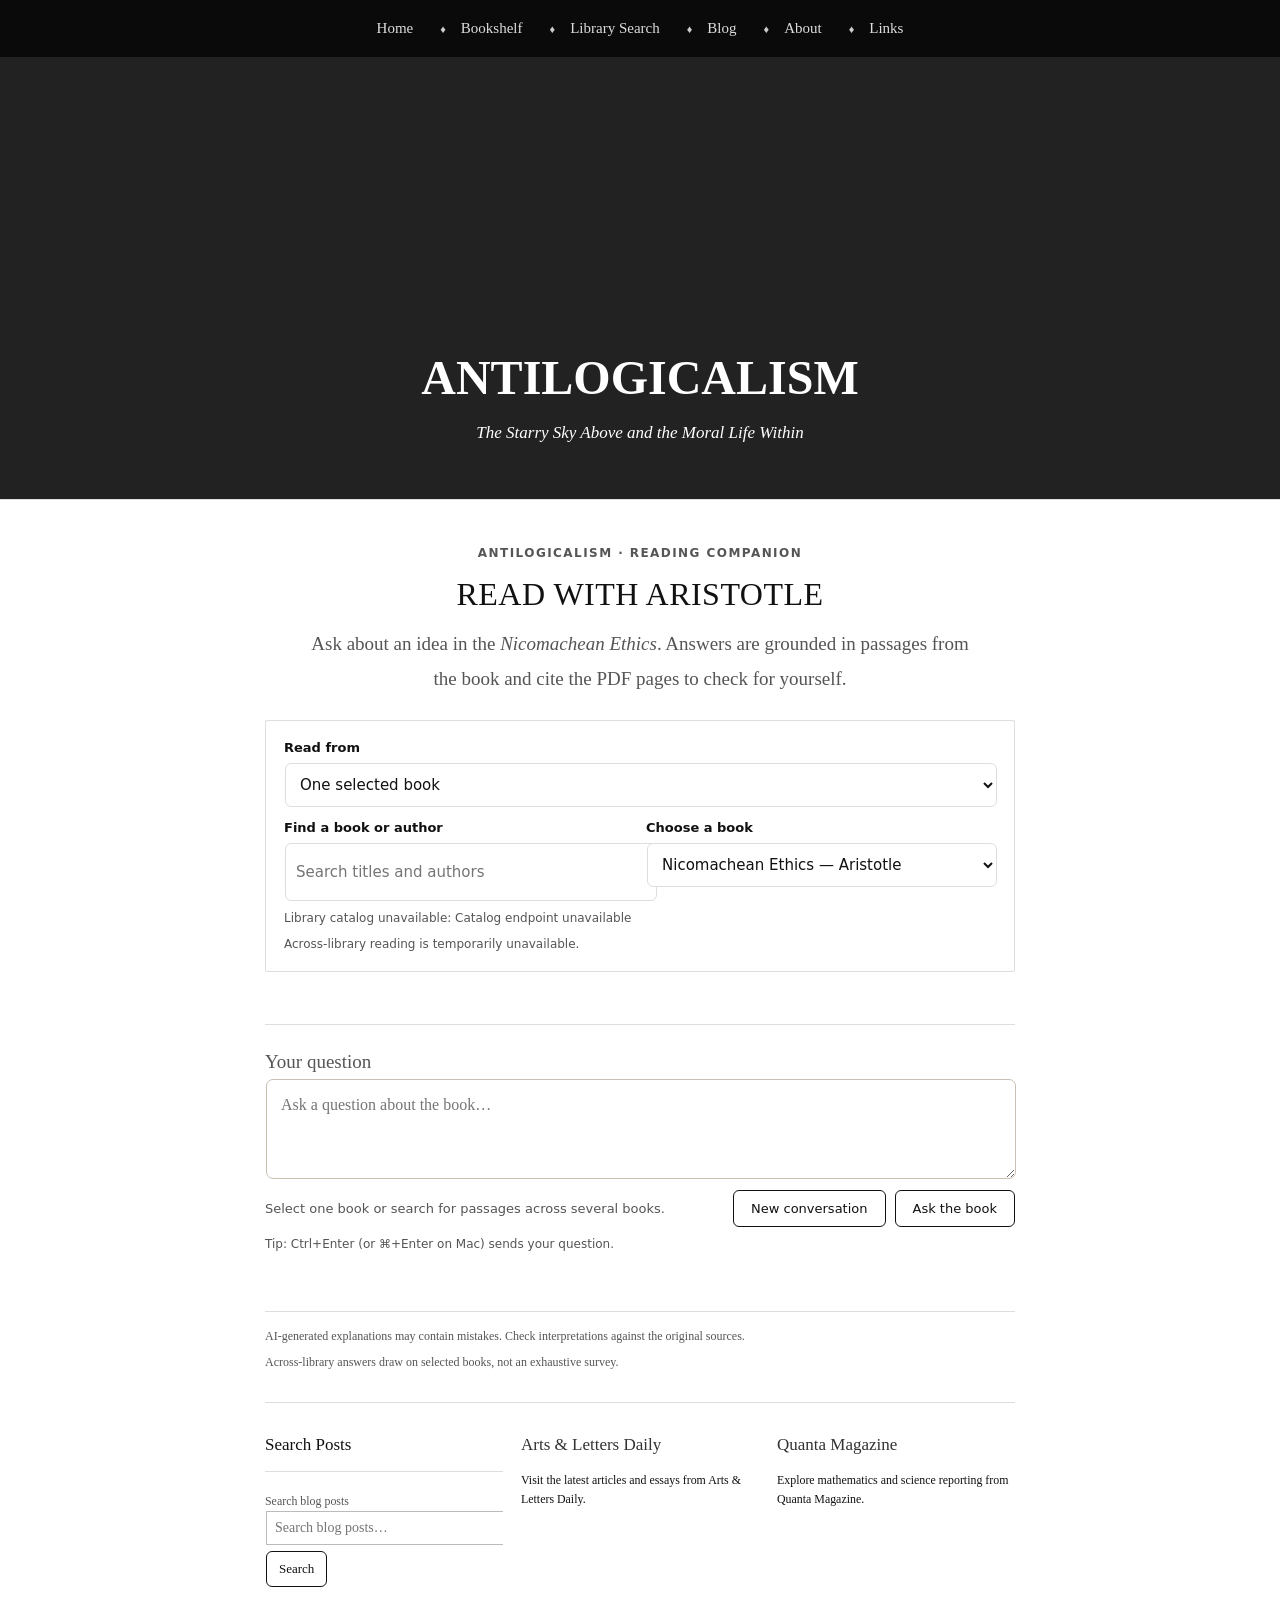
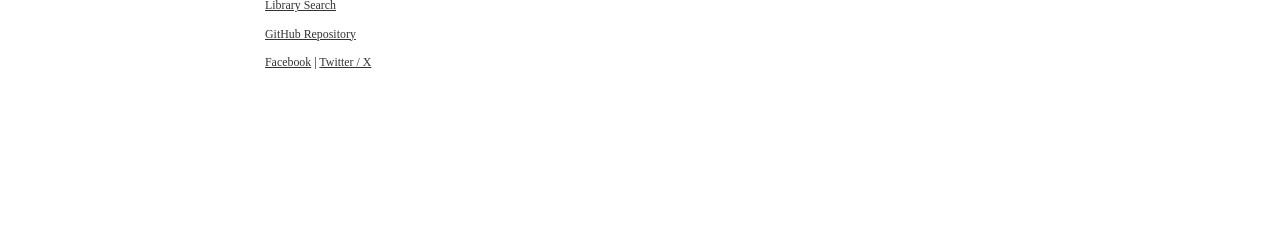
==== index.html @ 4af4eeff "v1.7.0: clean default Reader Mode and separate local Developer Mode route" ====
<!doctype html>
<html lang="en">
<head>
  <meta charset="utf-8">
  <meta name="viewport" content="width=device-width, initial-scale=1">
  <title>Reading Companion | Antilogicalism</title>
  <link rel="stylesheet" href="/book-lite.css">
  <script src="/source_text_format.js"></script>
  <style>
    /*
      The page is intentionally self-contained: keeping these styles in the
      HTML means the local prototype needs no frontend build step or packages.
      The palette and typography make the reading surface feel like a book.
    */
    :root { color-scheme: light; --ink:#28251f; --muted:#736d62; --line:#ded8cc; --paper:#fbf9f4; --accent:#6b4b32; --accent-soft:#eee7dc; }
    * { box-sizing: border-box; }
    body { margin:0; background:var(--paper); color:var(--ink); font:16px/1.6 Georgia, "Times New Roman", serif; }

    /* Center the conversation at a comfortable reading width. */
    main { width:min(900px, calc(100% - 32px)); margin:36px auto 70px; }
    header { border-bottom:1px solid var(--line); padding-bottom:22px; margin-bottom:25px; }
    .eyebrow { color:var(--accent); font:600 12px/1.4 system-ui,sans-serif; letter-spacing:.12em; text-transform:uppercase; }
    h1 { font-size:clamp(30px, 5vw, 46px); line-height:1.1; margin:9px 0 8px; font-weight:500; }
    .intro { color:var(--muted); margin:0; max-width:700px; }
    .controls { display:flex; gap:12px; align-items:center; flex-wrap:wrap; margin:18px 0 22px; font:14px system-ui,sans-serif; }
    label { color:var(--muted); }
    select, button, textarea { font:inherit; }
    select { max-width:100%; padding:8px 10px; border:1px solid var(--line); background:#fff; color:var(--ink); border-radius:6px; }
    /* Separate user prompts from sourced assistant responses. */
    #thread { display:flex; flex-direction:column; gap:17px; margin:20px 0; }
    .turn { padding:16px 19px; border:1px solid var(--line); border-radius:9px; background:#fff; }
    .turn.user { background:var(--accent-soft); border-color:#e2d5c5; margin-left:9%; }
    .speaker { color:var(--muted); font:600 11px system-ui,sans-serif; letter-spacing:.1em; text-transform:uppercase; margin-bottom:6px; }
    .body { white-space:pre-wrap; overflow-wrap:anywhere; }
    .sources { margin:13px 0 0; padding-top:10px; border-top:1px solid var(--line); font:14px/1.55 system-ui,sans-serif; }
    .sources a { color:var(--accent); margin-right:8px; }
    .body a.citation { color:var(--accent); text-decoration:underline; white-space:nowrap; }
    .highlights { margin:14px 0 0; padding:12px; border-left:3px solid var(--line); background:#fbf9f4; }
    .coverage-note { padding:10px 12px; border-left:3px solid #9b7c46; background:#fbf8f0; color:#51412d; font:13px/1.5 system-ui,sans-serif; }
    .highlights strong { font:600 13px system-ui,sans-serif; }
    .highlights blockquote { margin:9px 0; padding:0 0 0 12px; border-left:1px solid var(--line); font-size:14px; }
    .highlights a { color:var(--accent); font:12px system-ui,sans-serif; margin-left:5px; }
    .follow-up-buttons { margin:15px 0 0; }
    .follow-up-buttons strong { color:var(--muted); font:600 12px system-ui,sans-serif; }
    .follow-up-buttons div { display:flex; flex-wrap:wrap; gap:8px; margin-top:7px; }
    .follow-up-buttons button { white-space:normal; text-align:left; background:transparent; border:1px solid var(--line); color:var(--accent); font:13px system-ui,sans-serif; padding:7px 10px; }
    /* Diagnostic output is tucked away so normal reading stays uncluttered. */
    .diagnostics { margin:13px 0 0; border-top:1px solid var(--line); padding-top:10px; font:13px/1.5 system-ui,sans-serif; }
    .diagnostics summary { color:var(--muted); cursor:pointer; }
    .diagnostic-summary { margin:11px 0; padding:11px 13px; border:1px solid var(--line); border-radius:6px; background:#fbf9f4; }
    .diagnostic-summary h3 { margin:0 0 5px; font:600 13px system-ui,sans-serif; }
    .diagnostic-summary ul { margin:0; padding-left:19px; }
    .diagnostics pre { max-height:460px; overflow:auto; padding:12px; border-radius:6px; background:#f5f2ec; white-space:pre-wrap; overflow-wrap:anywhere; font:12px/1.45 ui-monospace,Consolas,monospace; }
    .diagnostics button { padding:6px 10px; font:12px system-ui,sans-serif; }
    .diagnostic-control { flex-basis:100%; color:var(--muted); font:12px/1.5 system-ui,sans-serif; }
    /* Keep the composer visible after the message history. */
    form { border-top:1px solid var(--line); padding-top:20px; }
    textarea { width:100%; min-height:100px; resize:vertical; padding:13px 14px; border:1px solid #c9c0b3; border-radius:7px; background:white; color:var(--ink); font:16px/1.5 Georgia,serif; }
    .submit-row { display:flex; justify-content:space-between; align-items:center; gap:14px; margin-top:11px; font:13px system-ui,sans-serif; color:var(--muted); }
    button { padding:10px 17px; border:0; border-radius:6px; background:var(--accent); color:#fff; cursor:pointer; }
    button:disabled { opacity:.55; cursor:wait; }
    #status { min-height:1.5em; color:var(--muted); font:13px system-ui,sans-serif; margin:12px 0; }
    .suggestions { display:flex; flex-wrap:wrap; gap:8px; margin:14px 0 2px; }
    .suggestion-label { margin:0 0 7px; color:var(--muted); font:12px system-ui,sans-serif; }
    .suggestions button { max-width:100%; white-space:normal; text-align:left; background:transparent; border:1px solid var(--line); color:var(--accent); font:13px system-ui,sans-serif; padding:7px 10px; }
    /* Keep repeated model checks together so one test run yields one report. */
    .discipline-picker { display:flex; flex-wrap:wrap; gap:9px; align-items:center; margin-top:10px; }
    .discipline-picker select { flex:1 1 240px; min-width:0; }
    .discipline-picker button { flex:0 0 auto; }
    .discipline-review { margin-top:8px; color:var(--muted); font:13px/1.5 system-ui,sans-serif; overflow-wrap:anywhere; }
    #book-filter { max-width:100%; min-height:40px; padding:8px 10px; border:1px solid var(--line); border-radius:6px; background:#fff; }
    .batch-runner { margin:15px 0 20px; padding:13px 15px; border:1px solid var(--line); border-radius:7px; background:#f6f2eb; font:13px/1.5 system-ui,sans-serif; }
    .batch-runner p { margin:0 0 8px; }
    .batch-model-options { display:flex; flex-wrap:wrap; gap:8px 18px; margin:8px 0 12px; }
    .batch-model-options label { display:flex; align-items:center; gap:6px; color:var(--ink); }
    .batch-actions { display:flex; flex-wrap:wrap; gap:8px; align-items:center; }
    .batch-actions button { font:13px system-ui,sans-serif; padding:8px 12px; }
    .batch-actions button.secondary { background:#fff; color:var(--accent); border:1px solid var(--line); }
    #batch-status { min-height:1.4em; margin:8px 0 0; color:var(--muted); }
    .batch-results { margin-top:12px; overflow-x:auto; }
    .batch-results table { width:100%; border-collapse:collapse; background:#fff; font:12px/1.45 system-ui,sans-serif; }
    .batch-results caption { text-align:left; padding:6px 0; font-weight:600; }
    .batch-results th, .batch-results td { padding:7px 8px; border:1px solid var(--line); text-align:left; vertical-align:top; }
    .batch-results th { background:#eee7dc; }
    .batch-results td.question-cell { min-width:230px; }
    .batch-results td.answer-cell { min-width:200px; }
    .batch-results td.answer-cell summary { cursor:pointer; color:var(--accent); }
    .batch-results td.answer-cell pre { white-space:pre-wrap; overflow-wrap:anywhere; max-height:400px; overflow:auto; font:12px/1.5 Georgia,serif; }
    footer { margin-top:24px; color:var(--muted); font:12px/1.5 system-ui,sans-serif; }
    /* v1.5 reading surface: clear book selection, comfortable sources, and optional tools. */
    [hidden] { display:none !important; }
    .reader-panel { margin:20px 0 10px; padding:18px; border:1px solid var(--line); border-radius:10px; background:#fff; }
    .reader-panel .field { display:flex; flex-direction:column; gap:6px; min-width:0; }
    .reader-panel label { font:600 13px/1.4 system-ui,sans-serif; color:var(--ink); }
    .reader-panel select, .reader-panel input { width:100%; max-width:100%; min-height:44px; font:15px system-ui,sans-serif; }
    .book-picker { margin-top:12px; display:grid; grid-template-columns:minmax(0, 1fr) minmax(0, 1fr); gap:12px; }
    .reader-note { color:var(--muted); font:12px/1.5 system-ui,sans-serif; margin:8px 0 0; }
    .reader-options { margin:0 0 20px; padding:0 4px; color:var(--muted); font:13px system-ui,sans-serif; }
    .reader-options summary, .example-questions summary { cursor:pointer; padding:8px 0; }
    .reader-options .controls { padding:12px; border:1px solid var(--line); border-radius:8px; background:#fff; margin:8px 0; }
    .reader-options .controls select { min-height:40px; }
    .example-questions { margin:13px 0; font:14px system-ui,sans-serif; border-bottom:1px solid var(--line); }
    .example-questions summary { color:var(--accent); font-weight:600; }
    #thread:empty { min-height:12px; }
    .turn.assistant { border-left:3px solid var(--accent); }
    .body { font-size:16px; line-height:1.75; }
    .body p { margin:0 0 1em; }
    .body p:last-child { margin-bottom:0; }
    .body a.citation { display:inline-block; padding:1px 3px; border-radius:3px; }
    .sources { overflow-wrap:anywhere; }
    .sources a { line-height:1.8; }
    .sources details { margin:8px 0 14px; }
    .sources details summary { cursor:pointer; padding:4px 0; }
    .sources details p { padding:9px 12px; background:var(--paper); border-radius:6px; font:14px/1.7 Georgia,serif; }
    .source-help { margin:6px 0 13px; color:var(--muted); font:12px/1.5 system-ui,sans-serif; }
    .composer-actions { display:flex; gap:8px; flex-wrap:wrap; justify-content:flex-end; }
    .secondary-action { background:#fff; color:var(--accent); border:1px solid var(--line); }
    .keyboard-hint { margin:8px 0 0; color:var(--muted); font:12px/1.5 system-ui,sans-serif; }
    #status.busy::before { content:""; display:inline-block; width:9px; height:9px; border-radius:50%; background:var(--accent); margin-right:8px; animation:thinking 1.1s ease-in-out infinite alternate; }
    @keyframes thinking { from { opacity:.25; } to { opacity:1; } }
    @media (prefers-reduced-motion:reduce) { #status.busy::before { animation:none; } }
    /* Reduce margins on phones while retaining the distinction between turns. */
    @media (max-width:600px) {
      main { width:calc(100% - 24px); margin-top:20px; }
      h1 { font-size:32px; }
      .reader-panel { padding:13px; }
      .book-picker { grid-template-columns:minmax(0, 1fr); }
      .reader-options .controls { align-items:stretch; flex-direction:column; }
      .reader-options .controls select { width:100%; }
      .turn { padding:14px; }
      .turn.user { margin-left:0; }
      .body { font-size:16px; }
      .submit-row { align-items:stretch; flex-direction:column; }
      .composer-actions { width:100%; }
      .composer-actions button { flex:1 1 auto; min-height:44px; }
      button { min-height:40px; }
    }
    /* v1.7: readers see only the reading experience. The same local interface
       exposes testing controls at /developer, not on the ordinary page.
       This is visual separation, NOT authentication or API authorization. */
    body:not(.developer-mode) #reader-options,
    body:not(.developer-mode) #aristotle-prompts,
    body:not(.developer-mode) #library-prompts,
    body:not(.developer-mode) #discipline-tests,
    body:not(.developer-mode) #developer-tests,
    body:not(.developer-mode) .developer-footnote,
    body:not(.developer-mode) #developer-mode-nav { display:none !important; }
    #developer-mode-nav { margin:14px 0 20px; padding:12px 14px; border:1px solid #bbb;
      font:13px/1.5 system-ui,sans-serif; background:#f7f7f7; }
    #developer-mode-nav p { margin:0 0 8px; }
    #developer-mode-nav a { color:#111; }
    .reader-disclaimer { border-top:1px solid #ddd; padding-top:15px; margin-top:26px;
      color:#555; font:13px/1.65 "Century Schoolbook",Century,Garamond,serif; }
    .reader-disclaimer p { margin:0 0 6px; }
    /* Source reader is contained in the same editorial column as the conversation. */
    .source-reader[hidden] { display:none !important; }
    .source-reader { margin:24px 0; padding:20px; background:#fff; border:1px solid #bbb; border-top:3px solid #111; }
    .source-reader h2 { font-size:23px; font-style:normal; text-align:left; margin:0 0 8px; }
    .source-reader .source-meta { font:13px/1.6 system-ui,sans-serif; color:#555; }
    .source-reader .source-quote { padding:12px; border-left:3px solid #888; background:#f5f5f5; margin:12px 0; white-space:pre-wrap; overflow-wrap:anywhere; font-size:15px; }
    .source-reader .source-page-text { white-space:normal; overflow-wrap:anywhere; line-height:1.7; font-size:17px; max-height:65vh; overflow-y:auto; border-top:1px solid #ddd; padding-top:14px; }
    .source-reader .source-page-text p { margin:0 0 1em; text-indent:0; }
    .source-reader .source-page-text mark.cited-highlight { background:#fff0a5; color:#111; padding:1px 0; box-decoration-break:clone; -webkit-box-decoration-break:clone; }
    .source-reader .source-page-text.original-ocr { white-space:pre-wrap; }
    .source-reader .source-page-text.original-ocr p { margin:0; }
    .source-reader .source-actions { display:flex; flex-wrap:wrap; gap:8px; align-items:center; margin:14px 0; }
    .source-reader .source-actions button { min-height:40px; }
    .source-reader .source-actions a { color:#222; font:14px system-ui,sans-serif; }
    .source-reader .source-actions button:disabled { cursor:not-allowed; }
    .sources .read-page { margin:4px 8px 5px 0; padding:6px 10px; font:13px system-ui,sans-serif; }
    @media(max-width:600px){ .source-reader { padding:14px; } .source-reader .source-page-text { max-height:55vh; } }
  /* Scoped Book Lite integration: retain the existing reader controls and safety UI.
   The site's actual theme CSS is served from book-lite.css. */
    :root { --ink:#111; --muted:#555; --line:#dedede; --paper:#fff; --accent:#111; --accent-soft:#f5f5f5; }
    html { font-size:10px; }
    body.book-lite-companion { font:19px/1.8 "Century Schoolbook",Century,Garamond,serif; background:#fff; color:#111; }
    body.book-lite-companion #page { max-width:100%; }
    #masthead { background:#222 url("https://jsynon.github.io/antilogicalism/wp-content/uploads/2016/05/cropped-philcuk-12744385062.jpg") center top / cover no-repeat; height:500px; margin:0; padding:0; position:relative; color:#fff; }
    #masthead .site-navigation { float:none; width:100%; background:rgba(0,0,0,.7); font:16px/1.5 "Century Schoolbook",Century,Garamond,serif; text-align:center; }
    #masthead .menu-primary-container { max-width:900px; margin:auto; }
    #masthead ul.menu { position:static; display:flex; justify-content:center; flex-wrap:wrap; float:none; list-style:none; padding:10px; margin:0; gap:0 5px; }
    #masthead ul.menu li { left:auto; display:inline-block; margin:0; }
    #masthead ul.menu li::after { content:"♦"; color:#ccc; padding:0 7px; font-size:11px; }
    #masthead ul.menu li:last-child::after { content:none; }
    #masthead ul.menu a { display:inline-block; color:#ddd; text-decoration:none; font-size:15px; padding:7px 3px; }
    #masthead ul.menu a:hover,#masthead ul.menu a:focus-visible { color:white; text-decoration:underline; }
    #masthead hgroup { position:absolute; bottom:50px; left:0; right:0; width:100%; text-align:center; }
    #masthead .site-title { color:white; font-weight:700; font-size:clamp(25px,4.5vw,48px); line-height:1.25; margin:0 auto; text-transform:uppercase; padding:0 12px 10px; }
    #masthead .site-title a { color:white; text-decoration:none; }
    #masthead .site-description { color:white; margin:0 auto; max-width:550px; padding:0 12px; font-size:17px; font-style:italic; }
    #main.site-main { width:min(750px,calc(100% - 40px)); max-width:750px; margin:0 auto; padding:45px 0 35px; background:white; }
    #main.site-main > .companion-content { width:100%; margin:0; padding:0; }
    .companion-content > header { border:0; text-align:center; margin:0 0 24px; padding:0; }
    .companion-content .eyebrow { color:#555; }
    .companion-content h1#reading-title { font:normal 32px/1.3 "Century Schoolbook",Century,Garamond,serif; margin:12px 0; text-transform:uppercase; letter-spacing:.015em; }
    .companion-content .intro { margin:0 auto; max-width:670px; }
    .companion-content .body { font:18px/1.75 "Century Schoolbook",Century,Garamond,serif; }
    .companion-content textarea { font-family:"Century Schoolbook",Century,Garamond,serif; }
    /* Book Lite reader controls: black text on white, with visible borders. */
    .companion-content button,
    .companion-content button:not(.secondary-action),
    .companion-content .sources .read-page,
    #secondary.companion-widgets .site-search button {
      background:#fff; color:#111; border:1px solid #111;
      text-shadow:none; box-shadow:none;
    }
    .companion-content button:hover:not(:disabled),
    #secondary.companion-widgets .site-search button:hover:not(:disabled) {
      background:#f0f0f0; color:#111;
    }
    .companion-content button:focus-visible,
    #secondary.companion-widgets .site-search button:focus-visible {
      outline:2px solid #111; outline-offset:2px;
    }
    /* Book Lite decorates blockquotes with oversized pseudo-quotation marks.
       Suppress them ONLY for the app's source passages and spotlights. */
    .companion-content .highlights blockquote,
    .companion-content .source-reader .source-quote {
      position:static; text-indent:0; margin:10px 0;
      padding:8px 12px; border-left:2px solid #bbb;
      background:#fafafa; color:#111; line-height:1.65;
    }
    .companion-content .highlights blockquote::before,
    .companion-content .highlights blockquote::after,
    .companion-content .source-reader .source-quote::before,
    .companion-content .source-reader .source-quote::after {
      content:none !important; display:none !important;
    }
    .companion-content .highlights blockquote p { margin:0; }
    .companion-content .reader-panel,.companion-content .turn { border-radius:2px; }
    .companion-content .turn.assistant { border-left-color:#111; }
    .companion-content .turn.user { background:#f5f5f5; border-color:#e5e5e5; }
    #secondary.companion-widgets { max-width:750px; margin:30px auto 0; padding-top:28px; border-top:1px solid #ddd; display:grid; grid-template-columns:repeat(3,minmax(0,1fr)); gap:18px; font:14px/1.6 "Century Schoolbook",Century,Garamond,serif; }
    #secondary.companion-widgets .widget-area { width:auto; float:none; margin:0; }
    #secondary.companion-widgets .widget-title { text-align:left; font-style:normal; font-size:17px; margin:0 0 12px; }
    #secondary.companion-widgets ul { padding-left:18px; margin:0; }
    #secondary.companion-widgets li { margin:0 0 8px; }
    #secondary.companion-widgets a { color:#333; }
    #secondary.companion-widgets .site-search input { width:100%; min-width:0; padding:8px; font-size:14px; border:1px solid #bbb; }
    #secondary.companion-widgets .site-search button { margin-top:6px; padding:7px 12px; font-size:13px; }
    #secondary.companion-widgets p { margin:9px 0; }
    #colophon.site-footer { max-width:750px; margin:0 auto; padding:15px 0 35px; font:12px/1.5 "Century Schoolbook",Century,Garamond,serif; }
    .companion-content footer { font-size:12px; }
    @media (max-width:600px) {
      #masthead { height:310px; background-attachment:scroll; }
      #masthead hgroup { bottom:35px; }
      #masthead .site-title { font-size:clamp(25px,7vw,35px); }
      #masthead .site-description { font-size:13px; }
      #masthead .site-navigation { font-size:12px; }
      #masthead ul.menu { padding:6px; }
      #masthead ul.menu a { font-size:12px; padding:6px 2px; }
      #masthead ul.menu li::after { padding:0 3px; font-size:9px; }
      #main.site-main { width:calc(100% - 24px); padding:27px 0; }
      .companion-content h1#reading-title { font-size:25px; }
      #secondary.companion-widgets { padding:20px 12px; grid-template-columns:1fr; gap:22px; }
      #colophon.site-footer { padding:12px; }
    }
  </style>
</head>
<body class="book-lite-companion custom-header">
<div id="page" class="hfeed site">
  <header id="masthead" class="site-header" role="banner">
    <nav class="site-navigation main-navigation" aria-label="Antilogicalism navigation">
      <div class="menu-primary-container">
        <ul id="menu-primary" class="menu">
          <li><a href="https://jsynon.github.io/antilogicalism/">Home</a></li>
          <li><a href="https://jsynon.github.io/antilogicalism/primary-sources/">Bookshelf</a></li>
          <li><a href="https://jsynon.github.io/antilogicalism/digital-library/">Library Search</a></li>
          <li><a href="https://jsynon.github.io/antilogicalism/index/">Blog</a></li>
          <li><a href="https://jsynon.github.io/antilogicalism/my-writings/">About</a></li>
          <li><a href="https://jsynon.github.io/antilogicalism/links/">Links</a></li>
        </ul>
      </div>
    </nav>
    <hgroup>
      <h1 class="site-title"><a href="https://jsynon.github.io/antilogicalism/" rel="home">Antilogicalism</a></h1>
      <h2 class="site-description">The Starry Sky Above and the Moral Life Within</h2>
    </hgroup>
  </header>
  <div id="main" class="site-main">
  <main class="companion-content" id="content">
    <header>
      <div class="eyebrow">Antilogicalism · Reading Companion</div>
      <h1 id="reading-title">Read with Aristotle</h1>
      <p class="intro" id="reading-intro">Ask about an idea in the <em>Nicomachean Ethics</em>. Answers are grounded in passages from the book and cite the PDF pages to check for yourself.</p>
    </header>
    <aside id="developer-mode-nav" aria-label="Local development workspace">
      <p><strong>Developer Mode</strong> · Local testing workspace. Model selection, retrieval experiments, diagnostics, and benchmark runs are available below. This page is not intended for public visitors.</p>
      <a href="/">← Return to Reader Mode</a>
    </aside>
    <!-- The everyday reading flow is simple; local model and debugging controls are optional. -->
    <section class="reader-panel" aria-label="Choose what to read">
      <div class="field">
        <label for="search-scope">Read from</label>
        <select id="search-scope">
          <option value="book">One selected book</option>
          <option value="library">Across the Antilogicalism Library</option>
        </select>
      </div>
      <div id="book-picker" class="book-picker">
        <div class="field">
          <label for="book-filter">Find a book or author</label>
          <input id="book-filter" type="search" placeholder="Search titles and authors" autocomplete="off">
        </div>
        <div class="field">
          <label for="book">Choose a book</label>
          <select id="book"><option value="7">Nicomachean Ethics — Aristotle</option></select>
        </div>
      </div>
      <p id="book-status" class="reader-note" aria-live="polite">Loading the library catalog…</p>
      <p id="scope-status" class="reader-note" aria-live="polite"></p>
    </section>
    <details id="reader-options" class="reader-options">
      <summary>Advanced settings — local model and diagnostics</summary>
      <div class="controls">
        <label for="model">Local Ollama model</label>
        <select id="model"><option value="gemma3:12b">gemma3:12b</option></select>
        <span id="model-status"></span>
        <label for="pipeline">Answering method</label>
        <select id="pipeline">
          <option value="evidence">Evidence-first answers (v1.2)</option>
          <option value="direct">Direct synthesis (v1.1)</option>
          <option value="grounded">Historical claim/review (comparison)</option>
        </select>
        <label class="diagnostic-control"><input id="diagnostics-toggle" type="checkbox"> Include troubleshooting details in responses</label>
        <span class="diagnostic-control">A citation identifies an actual passage, but does not independently verify an interpretation.</span>
      </div>
    </details>
    <!-- Keep a compact mix of stable baselines, a completeness check, and new
         exploratory topics so builds stay comparable without making each run
         longer. Clicking a button fills the composer; it never submits. -->
    <details id="aristotle-prompts" class="example-questions">
      <summary>Try an example question</summary>
      <p class="suggestion-label">Five repeatable test questions · run with the selected models</p>
      <div class="suggestions">
        <button type="button">What does Aristotle mean by practical wisdom?</button>
        <button type="button">What does Aristotle mean by the mean relative to us?</button>
        <button type="button">What does Aristotle think about God and the soul?</button>
        <button type="button">What are the three kinds of friendship Aristotle describes?</button>
        <button type="button">What does Aristotle mean by magnificence?</button>
      </div>
      <p class="suggestion-label">Philosophical synthesis comparison question</p>
      <div class="suggestions"><button type="button" id="synthesis-prompt">In Aristotle's Nicomachean Ethics, what is the relationship between moral virtue, practical wisdom (phronesis), and happiness (eudaimonia)? Explain how these concepts fit together, rather than simply defining each one separately.</button></div>
      <p class="suggestion-label">Click any question to fill the prompt box, then submit it yourself.</p>
    </details>
    <!-- The original five tests remain unchanged. The new synthesis comparison
         follows the same /api/chat pipeline, including grounding and review. -->
    <details id="library-prompts" class="example-questions" hidden>
      <summary>Try an across-library question</summary>
      <p class="suggestion-label">Explore connections across books</p>
      <div class="suggestions">
        <button type="button">How do Aristotle and Tolstoy understand happiness and the good life?</button>
        <button type="button">How do different authors in the library approach the question of life's meaning?</button>
      </div>
      <p class="suggestion-label">Results are drawn from a few matched books, not an exhaustive survey of the library.</p>
    </details>
    <details id="discipline-tests" class="batch-runner">
      <summary>Try questions from science, history, literature, and philosophy</summary>
      <p>Select a research question to open its source book and fill the composer. Nothing is submitted until you click Ask.</p>
      <div class="discipline-picker">
        <label for="discipline-case">Question</label>
        <select id="discipline-case" aria-describedby="discipline-review"><option value="">Loading benchmark questions…</option></select>
        <button id="use-discipline-case" type="button" disabled>Load question</button>
      </div>
      <p id="discipline-review" class="discipline-review" aria-live="polite"></p>
    </details>
    <details id="developer-tests" class="batch-runner"><summary>Development tests and model comparisons (optional)</summary><section aria-label="Automated regression test run">
      <p><strong>Compare installed Ollama models</strong></p>
      <p>Run the same questions through evidence-first v1.2, direct v1.1, or the historical reviewer. Compare v1.2 against v1.1 in one report, including passages, timings, and full answers. Citations do not certify philosophical accuracy.</p>
      <label for="test-suite">Question set</label>
      <select id="test-suite">
        <option value="synthesis">Philosophical synthesis (1 question)</option>
        <option value="regression">Original regression set (5 questions)</option>
        <option value="combined">Both sets (6 questions)</option>
      </select>
      <label class="diagnostic-control"><input id="compare-pipelines" type="checkbox"> Compare v1.2 evidence-first vs. v1.1 direct (double the requests)</label>
      <div id="batch-model-options" class="batch-model-options" aria-live="polite">Loading installed models…</div>
      <div class="batch-actions">
        <button type="button" id="select-recommended-models" class="secondary">Select baseline model</button>
        <button type="button" id="select-all-models" class="secondary">Select all installed</button>
        <button type="button" id="run-regression">Run test set</button>
        <button type="button" id="download-regression" class="secondary" disabled>Download combined report</button>
      </div>
      <p id="batch-status" role="status"></p>
      <div id="batch-results" class="batch-results" aria-live="polite"></div>
    </section></details>
    <!-- JavaScript appends each submitted prompt and its answer to this thread. -->
    <section id="source-reader" class="source-reader" aria-label="Read original source text" hidden>
      <div class="source-actions"><button type="button" id="close-source-reader" class="secondary-action">← Return to conversation</button></div>
      <h2 id="source-reader-title">Original source</h2>
      <p id="source-reader-meta" class="source-meta"></p>
      <blockquote id="source-reader-quote" class="source-quote" hidden></blockquote>
      <p id="source-reader-status" role="status"></p>
      <div class="source-actions">
        <button type="button" id="source-prev" class="secondary-action">← Previous page</button>
        <button type="button" id="source-next" class="secondary-action">Next page →</button>
        <a id="source-original" target="_blank" rel="noopener noreferrer">Open original PDF</a>
      </div>
      <div class="source-actions"><label for="source-layout">Text display</label><select id="source-layout"><option value="readable">Readable paragraphs</option><option value="original">Original OCR layout</option></select></div>
      <div id="source-reader-text" class="source-page-text"></div>
      <p class="source-meta">This is indexed source text, which may contain OCR errors. Page numbers refer to physical PDF pages. Google Drive may ignore the requested starting page.</p>
    </section>
    <section id="thread" role="log" aria-label="Conversation" aria-live="polite" aria-relevant="additions"></section>
    <form id="chat-form">
      <label for="question">Your question</label>
      <textarea id="question" placeholder="Ask a question about the book…" required></textarea>
      <div class="submit-row">
        <span id="book-coverage">Select one book or search for passages across several books.</span>
        <div class="composer-actions">
          <button id="clear-chat" type="button" class="secondary-action">New conversation</button>
          <button id="send" type="submit">Ask the book</button>
        </div>
      </div>
      <p class="keyboard-hint">Tip: Ctrl+Enter (or ⌘+Enter on Mac) sends your question.</p>
    </form>
    <div id="status" role="status"></div>
    <footer class="reader-disclaimer">
      <p>AI-generated explanations may contain mistakes. Check interpretations against the original sources.</p>
      <p>Across-library answers draw on selected books, not an exhaustive survey.</p>
      <p class="developer-footnote">Local testing: Ollama and the v47 library index run on this computer. PDF page links may open Google Drive at page 1; use the listed physical page number. <span id="build-id">Checking local app build…</span></p>
    </footer>
  </main>
  <div id="secondary" class="companion-widgets" aria-label="Site footer links and feeds">
    <div id="first" class="widget-area">
      <aside class="widget widget_search">
        <h2 class="widget-title">Search Posts</h2>
        <form class="site-search" action="https://jsynon.github.io/antilogicalism/search.html" method="get" target="_blank">
          <label for="site-blog-search">Search blog posts</label>
          <input type="search" name="q" id="site-blog-search" placeholder="Search blog posts…" required>
          <button type="submit">Search</button>
        </form>
        <p><a href="https://jsynon.github.io/antilogicalism/digital-library/">Library Search</a></p>
        <p><a href="https://github.com/jsynon/antilogicalism" target="_blank" rel="noopener noreferrer">GitHub Repository</a></p>
        <p><a href="https://www.facebook.com/antilogicalism" target="_blank" rel="noopener noreferrer">Facebook</a> | <a href="https://x.com/antilogicalism" target="_blank" rel="noopener noreferrer">Twitter / X</a></p>
      </aside>
    </div>
    <div id="second" class="widget-area">
      <aside class="widget"><h2 class="widget-title"><a href="https://www.aldaily.com/">Arts &amp; Letters Daily</a></h2>
        <p>Visit the latest articles and essays from Arts &amp; Letters Daily.</p>
      </aside>
    </div>
    <div id="third" class="widget-area">
      <aside class="widget"><h2 class="widget-title"><a href="https://www.quantamagazine.org/">Quanta Magazine</a></h2>
        <p>Explore mathematics and science reporting from Quanta Magazine.</p>
      </aside>
    </div>
  </div>
  </div>
  <footer id="colophon" class="site-footer" role="contentinfo"></footer>
</div>
  <script>
    // Only the explicitly local /developer route reveals testing controls.
    // These controls are not security boundaries; public hosting must
    // separately restrict or remove development-only API functionality.
    const DEVELOPER_MODE = location.pathname === '/developer' ||
      location.pathname === '/developer/';
    document.body.classList.toggle('developer-mode', DEVELOPER_MODE);
    // Cache the UI elements used by the event handlers so they can be updated
    // without repeatedly querying the document.
    const form = document.getElementById('chat-form');
    const question = document.getElementById('question');
    const thread = document.getElementById('thread');
    const status = document.getElementById('status');
    const send = document.getElementById('send');
    const sourceReader = document.getElementById('source-reader');
    const sourceReaderText = document.getElementById('source-reader-text');
    const sourceReaderStatus = document.getElementById('source-reader-status');
    const sourceReaderTitle = document.getElementById('source-reader-title');
    const sourceReaderMeta = document.getElementById('source-reader-meta');
    const sourceReaderQuote = document.getElementById('source-reader-quote');
    const sourcePrev = document.getElementById('source-prev');
    const sourceNext = document.getElementById('source-next');
    const sourceOriginal = document.getElementById('source-original');
    const sourceLayout = document.getElementById('source-layout');
    let currentPageText = '';
    function appendMarkedText(container, text, base, match) {
      const left = match ? Math.max(0, match.start - base) : text.length;
      const right = match ? Math.min(text.length, match.end - base) : 0;
      if (!match || right <= left) {
        container.append(document.createTextNode(text));
        return null;
      }
      if (left) container.append(document.createTextNode(text.slice(0,left)));
      const marked = document.createElement('mark');
      marked.className = 'cited-highlight';
      marked.textContent = text.slice(left,right);
      container.append(marked);
      if (right < text.length) container.append(document.createTextNode(text.slice(right)));
      return marked;
    }
    function displaySourceText() {
      sourceReaderText.replaceChildren();
      const original = sourceLayout.value === 'original';
      sourceReaderText.classList.toggle('original-ocr', original);
      const paragraphs = original ? [currentPageText] :
        ReadingSourceText.readableParagraphs(currentPageText);
      const separator = original ? '' : '\n\n';
      const displayed = paragraphs.join(separator);
      const applicable = activeSource && activeSource.source &&
        Array.isArray(activeSource.source.pages) &&
        activeSource.source.pages.map(Number).includes(Number(activeSource.page));
      const match = applicable && activeSource.source.excerpt ?
        ReadingSourceText.locateCitedExcerpt(displayed,activeSource.source.excerpt) : null;
      let cursor = 0;
      let target = null;
      for (const content of paragraphs) {
        const element = original ? sourceReaderText : document.createElement('p');
        const mark = appendMarkedText(element,content,cursor,match);
        if (mark && !target) target = mark;
        if (!original) sourceReaderText.append(element);
        cursor += content.length + separator.length;
      }
      sourceReaderText.scrollTop = 0;
      if (target) {
        // Center the evidence in the inner scrollable reader, not the whole page.
        sourceReaderText.scrollTop = Math.max(0,
          target.offsetTop - sourceReaderText.offsetTop -
          sourceReaderText.clientHeight / 3);
      }
      return Boolean(target);
    }
    sourceLayout.addEventListener('change', displaySourceText);
    let activeSource = null;
    let sourceRequest = 0;
    let sourceReturnTarget = null;
    function closeSourceReader() {
      sourceRequest++;
      sourceReader.hidden = true;
      if (sourceReturnTarget && sourceReturnTarget.isConnected) sourceReturnTarget.focus();
    }
    document.getElementById('close-source-reader').addEventListener('click', closeSourceReader);
    function isReadableSourceLocator(source, page) {
      // Validate numeric book and physical PDF page IDs. This must match real
      // numeric source metadata: the v1.6.0 double-escaped regex rejected
      // ALL citations and silently did nothing.
      return Boolean(source && /^[0-9]+$/.test(String(source.book_id)) &&
        /^[0-9]+$/.test(String(page)));
    }
    async function openSourcePage(source, page, trigger, keepQuote = false) {
      if (!isReadableSourceLocator(source, page)) {
        sourceReader.hidden = false;
        sourceReaderTitle.textContent = 'Source unavailable';
        sourceReaderMeta.textContent = '';
        sourceReaderText.textContent = '';
        sourceReaderQuote.hidden = true;
        sourcePrev.disabled = true;
        sourceNext.disabled = true;
        sourceOriginal.removeAttribute('href');
        sourceReaderStatus.textContent = 'This citation has no valid source book or physical PDF page number.';
        sourceReader.scrollIntoView({behavior:'smooth',block:'start'});
        return;
      }
      if (trigger) sourceReturnTarget = trigger;
      const request = ++sourceRequest;
      sourceReader.hidden = false;
      sourceReaderStatus.textContent = 'Loading original indexed page…';
      activeSource = null;
      currentPageText = '';
      sourceReaderText.replaceChildren();
      sourcePrev.disabled = true;
      sourceNext.disabled = true;
      sourceOriginal.removeAttribute('href');
      sourceReaderQuote.hidden = true;
      sourceReaderTitle.textContent = source.title || 'Original source';
      sourceReaderMeta.textContent = 'Physical PDF page ' + page;
      sourceReader.scrollIntoView({behavior:'smooth',block:'start'});
      try {
        const params = new URLSearchParams({book_id:String(source.book_id), page:String(page)});
        const response = await fetch('/api/source/page?' + params.toString(), {cache:'no-store'});
        const data = await response.json();
        if (request !== sourceRequest) return;
        if (!response.ok || data.error) throw Error(data.error || 'Source page unavailable');
        activeSource = {source, page:data.page, previous:data.previous_page, next:data.next_page};
        sourceReaderTitle.textContent = data.title || source.title || 'Original source';
        sourceReaderMeta.textContent = (data.author ? data.author + ' · ' : '') + 'Physical PDF page ' + data.page + ' · Indexed text ' + data.corpus_version;
        if (!keepQuote && source.excerpt) {
          sourceReaderQuote.textContent = source.excerpt;
          sourceReaderQuote.hidden = false;
        }
        currentPageText = data.text;
        const highlighted = displaySourceText();
        const onCitedPage = Array.isArray(source.pages) &&
          source.pages.map(Number).includes(Number(data.page));
        sourceReaderStatus.textContent =
          (highlighted ? 'Cited passage highlighted in yellow. ' :
          onCitedPage && source.excerpt ? 'The cited excerpt could not be located reliably on this page. ' : '') +
          (data.truncated ? 'Very long page: showing the first 50,000 characters.' : '');
        sourcePrev.disabled = data.previous_page == null;
        sourceNext.disabled = data.next_page == null;
        sourceOriginal.href = data.pdf_url;
        document.getElementById('close-source-reader').focus();
      } catch(error) {
        if (request !== sourceRequest) return;
        sourceReaderStatus.textContent = error.message;
        activeSource = null;
      }
    }
    sourcePrev.addEventListener('click',()=> {
      if (activeSource && activeSource.previous != null) openSourcePage(activeSource.source,activeSource.previous,null,true);
    });
    sourceNext.addEventListener('click',()=> {
      if (activeSource && activeSource.next != null) openSourcePage(activeSource.source,activeSource.next,null,true);
    });
    const clearChat = document.getElementById('clear-chat');
    const bookPicker = document.getElementById('book-picker');
    const modelSelect = document.getElementById('model');
    const searchScope = document.getElementById('search-scope');
    const scopeStatus = document.getElementById('scope-status');
    const libraryPrompts = document.getElementById('library-prompts');
    const bookSelect = document.getElementById('book');
    const bookFilter = document.getElementById('book-filter');
    const bookStatus = document.getElementById('book-status');
    const readingTitle = document.getElementById('reading-title');
    const readingIntro = document.getElementById('reading-intro');
    const aristotlePrompts = document.getElementById('aristotle-prompts');
    const developerTests = document.getElementById('developer-tests');
    const disciplineCaseSelect = document.getElementById('discipline-case');
    const disciplineReview = document.getElementById('discipline-review');
    const useDisciplineCaseButton = document.getElementById('use-discipline-case');
    let disciplineCases = [];
    const coverage = document.getElementById('book-coverage');
    let libraryBooks = [];
    let defaultBookId = '7';
    const pipelineSelect = document.getElementById('pipeline');
    const comparePipelinesToggle = document.getElementById('compare-pipelines');
    const modelStatus = document.getElementById('model-status');
    const buildStatus = document.getElementById('build-id');
    const diagnosticsToggle = document.getElementById('diagnostics-toggle');
    const batchModelOptions = document.getElementById('batch-model-options');
    const testSuiteSelect = document.getElementById('test-suite');
    const synthesisPromptButton = document.getElementById('synthesis-prompt');
    const recommendedModelNames = ['gemma3:12b'];
    const runRegressionButton = document.getElementById('run-regression');
    const downloadRegressionButton = document.getElementById('download-regression');
    const batchStatus = document.getElementById('batch-status');
    const batchResults = document.getElementById('batch-results');
    const history = [];
    let currentBuild = 'unknown';
    let currentPipeline = 'unknown';
    let latestRegressionReport = null;

    // Reading the health endpoint confirms which local build served this page.
    fetch('/api/health', {cache:'no-store'})
      .then(response => response.json())
      .then(data => {
        currentBuild = data.build || 'unknown';
        currentPipeline = data.pipeline || 'unknown';
        if (DEVELOPER_MODE && ['evidence', 'direct', 'grounded'].includes(currentPipeline)) {
          pipelineSelect.value = currentPipeline;
        } else if (!DEVELOPER_MODE) {
          pipelineSelect.value = 'evidence';
        }
        buildStatus.textContent = `Local app build: ${currentBuild}${data.pipeline ? ` (${data.pipeline})` : ''}`;
      })
      .catch(() => { buildStatus.textContent = 'Local app build: unavailable'; });

    // Catalog browsing never opens a book shard or calls Ollama. The server
    // loads selected source text only on the first actual question about it.
    function showBookOptions() {
      const term = bookFilter.value.trim().toLocaleLowerCase();
      const selected = bookSelect.value || defaultBookId;
      const choices = libraryBooks.filter(book =>
        book.title.toLocaleLowerCase().includes(term) ||
        (book.author || '').toLocaleLowerCase().includes(term)
      );
      const visible = term ? choices.slice(0, 80) : choices.slice(0, 60);
      const current = libraryBooks.find(book => book.book_id === selected);
      if (current && !visible.some(book => book.book_id === current.book_id)) {
        visible.unshift(current);
      }
      bookSelect.replaceChildren();
      for (const book of visible) {
        const option = document.createElement('option');
        option.value = book.book_id;
        option.textContent = book.title +
          (book.available ? '' : ' (text or PDF unavailable)');
        option.disabled = !book.available;
        bookSelect.append(option);
      }
      if (visible.some(book => book.book_id === selected)) {
        bookSelect.value = selected;
      } else if (visible.some(book => book.available)) {
        bookSelect.value = visible.find(book => book.available).book_id;
      }
      bookStatus.textContent = term
        ? choices.length + ' matching titles (showing at most 80)'
        : libraryBooks.length + ' catalog entries; choose a title or search by author';
    }

    async function loadLibraryStatus() {
      try {
        const response = await fetch('/api/library/status', {cache:'no-store'});
        if (!response.ok) throw Error('Library search endpoint unavailable');
        const result = await response.json();
        if (!result.available) {
          const option = searchScope.querySelector('option[value="library"]');
          option.disabled = true;
          scopeStatus.textContent = DEVELOPER_MODE ?
            'Full-text manifest missing from local antilogicalism-library-data/data-' +
              result.corpus_version : 'Across-library reading is temporarily unavailable.';
        } else {
          scopeStatus.textContent = DEVELOPER_MODE ?
            'Uses existing indexed pages; only matching books are loaded' :
            'Answers draw on relevant passages from selected books.';
        }
      } catch (error) {
        searchScope.querySelector('option[value="library"]').disabled = true;
        scopeStatus.textContent = DEVELOPER_MODE ?
          'Whole-library search unavailable: ' + error.message :
          'Across-library reading is temporarily unavailable.';
      }
    }

    async function loadBooks() {
      try {
        const response = await fetch('/api/books', {cache:'no-store'});
        if (!response.ok) throw Error('Catalog endpoint unavailable');
        const data = await response.json();
        libraryBooks = Array.isArray(data.books) ? data.books : [];
        defaultBookId = data.default_book_id || '7';
        if (!libraryBooks.length) throw Error('Catalog is empty');
        showBookOptions();
        bookSelect.value = defaultBookId;
        if (!data.catalog_available) {
          bookStatus.textContent = 'Website catalog not found locally; only the pilot is selectable. ' +
            'Keep antilogicalism and book-chatbot in sibling folders or set BOOK_CHATBOT_CATALOG.';
        }
      } catch (error) {
        bookStatus.textContent = 'Library catalog unavailable: ' + error.message;
      }
      setActiveBook(false);
      loadLibraryStatus();
    }

    async function loadDisciplineCases() {
      try {
        const response = await fetch('/api/benchmarks/cross-disciplinary',
          {cache:'no-store'});
        if (!response.ok) throw Error('Cross-disciplinary benchmark unavailable');
        const data = await response.json();
        disciplineCases = Array.isArray(data.cases) ? data.cases : [];
        disciplineCaseSelect.replaceChildren();
        const heading = document.createElement('option');
        heading.value = '';
        heading.textContent = 'Choose a question…';
        disciplineCaseSelect.append(heading);
        for (const item of disciplineCases) {
          const option = document.createElement('option');
          option.value = item.id;
          option.textContent = item.discipline[0].toUpperCase() +
            item.discipline.slice(1) + ' · ' + item.question;
          disciplineCaseSelect.append(option);
        }
        disciplineReview.textContent =
          'Eight fixed questions. Source checks are automated; interpretations need human review.';
      } catch (error) {
        disciplineReview.textContent = error.message;
      }
    }

    function loadSelectedDisciplineCase() {
      const chosen = disciplineCases.find(item =>
        item.id === disciplineCaseSelect.value);
      if (!chosen) return;
      if (chosen.scope === 'library') {
        const option = searchScope.querySelector('option[value="library"]');
        if (!option || option.disabled) {
          disciplineReview.textContent =
            'Across-library mode needs the local v47 full-text index.';
          return;
        }
        searchScope.value = 'library';
      } else {
        const book = libraryBooks.find(item =>
          item.book_id === chosen.book_id);
        if (!book || !book.available) {
          disciplineReview.textContent =
            'This test requires the source book to be installed locally.';
          return;
        }
        searchScope.value = 'book';
        // Narrow the catalog listing before changing the selection, so the
        // desired book remains a selectable option even with 643 entries.
        bookFilter.value = book.title;
        showBookOptions();
        bookSelect.value = book.book_id;
      }
      pipelineSelect.value = 'evidence';
      setActiveBook(); // Reset conversations when changing works or scopes.
      question.value = chosen.question;
      disciplineReview.textContent =
        'Loaded ' + chosen.discipline + ' question. Review focus: ' +
        (chosen.review_focus || []).join(' ');
      question.focus();
    }

    disciplineCaseSelect.addEventListener('change', () => {
      useDisciplineCaseButton.disabled = !disciplineCaseSelect.value;
    });
    useDisciplineCaseButton.addEventListener('click', loadSelectedDisciplineCase);

    function setActiveBook(resetConversation = true) {
      const acrossLibrary = searchScope.value === 'library';
      const book = libraryBooks.find(item => item.book_id === bookSelect.value);
      if (acrossLibrary && !['evidence', 'direct'].includes(pipelineSelect.value)) {
        pipelineSelect.value = 'evidence';
      }
      const groundedOption = pipelineSelect.querySelector('option[value="grounded"]');
      if (groundedOption) groundedOption.disabled = acrossLibrary;
      bookSelect.disabled = acrossLibrary;
      bookFilter.disabled = acrossLibrary;
      bookPicker.hidden = acrossLibrary;
      if (acrossLibrary) {
        readingTitle.textContent = 'Read across the Antilogicalism Library';
        readingIntro.textContent = 'Compare ideas and authors using passages from several indexed books, with source-specific PDF citations.';
        aristotlePrompts.hidden = true;
        libraryPrompts.hidden = false;
        developerTests.hidden = true;
        coverage.textContent = DEVELOPER_MODE ?
          'Experimental: retrieves selected passages from up to four books for each question.' :
          'Compare ideas using passages from a selection of works.';
      } else if (book) {
        const isPilot = book.book_id === defaultBookId;
        readingTitle.textContent = isPilot ? 'Read with Aristotle' :
          'Read ' + (book.work_title || book.title);
        readingIntro.textContent = 'Ask a question about ' + book.title +
          '. Explanations link back to original PDF pages.';
        aristotlePrompts.hidden = !isPilot;
        libraryPrompts.hidden = true;
        developerTests.hidden = !isPilot;
        coverage.textContent = DEVELOPER_MODE ?
          (isPilot ? 'Aristotle is the pilot; select another book to explore the larger library.' :
           'This chat searches only the selected work; choose Across library to compare works.') :
          'Questions are grounded in passages from the selected work.';
      }
      if (resetConversation) {
        closeSourceReader();
        history.length = 0; // Never mix conversation history across authors.
        thread.replaceChildren();
        question.value = '';
        status.textContent = 'New book selected. Your conversation has been cleared.';
      }
    }

    bookFilter.addEventListener('input', () => {
      const selected = bookSelect.value;
      showBookOptions();
      // Filtering is NOT a book switch; the dropdown change event is.
      if (selected && [...bookSelect.options].some(opt => opt.value === selected)) {
        bookSelect.value = selected;
      }
    });
    bookSelect.addEventListener('change', () => setActiveBook());
    searchScope.addEventListener('change', () => setActiveBook());

    function makeDiagnosticSummary(data) {
      // Use the server's final-outcome summary instead of searching every
      // retry reason as one string. Earlier errors remain visible as a separate
      // history, so a corrected first attempt is not mistaken for the final
      // blocker. The complete trace remains copyable below for deeper review.
      const notes = [];
      const check = data.evidence_check || {};
      const summary = data.summary || {};
      const retrieval = summary.retrieval || {};
      const status = summary.outcome || check.status || 'not recorded';

      notes.push(`Build: ${data.build || 'unknown'}; model: ${data.model || 'unknown'}.`);
      notes.push(`Outcome: ${status}.`);
      if (data.pipeline) notes.push(`Pipeline: ${data.pipeline}.`);
      if (Array.isArray(data.stages)) {
        notes.push(`Stages: ${data.stages.map(stage => `${stage.stage}: ${stage.elapsed_ms} ms (${stage.status})`).join('; ')}.`);
      }
      if (status === 'verified') {
        notes.push('Historical model review accepted the answer; this is not a truth certification.');
      } else if (summary.final_issue) {
        notes.push(`Main issue (${summary.final_stage || 'review'}): ${summary.final_issue}`);
        if (summary.final_reason) notes.push(`Final checker finding: ${summary.final_reason}`);
      } else if (check.reason) {
        notes.push(`Main issue: ${check.reason}`);
      }

      const attemptHistory = Array.isArray(summary.attempt_history) ? summary.attempt_history : [];
      if (attemptHistory.length) {
        notes.push(`Attempt history: ${attemptHistory.map(attempt =>
          `#${attempt.attempt} ${attempt.status} — ${attempt.issue}`
        ).join('; ')}.`);
      }

      const directPages = retrieval.direct_pages || [];
      const finalPages = retrieval.final_pages || [];
      const expansionNote = retrieval.expansion_triggered ? 'expanded search ran' : 'no expanded search';
      notes.push(`Retrieval: ${expansionNote}; direct pages ${directPages.join(', ') || 'none'}; final pages ${finalPages.join(', ') || 'none'}.`);
      return notes;
    }

    function outcomeCounts(results) {
      const counts = {draft:0, verified:0, partial:0, fallback:0, skipped:0, request_error:0, other:0};
      const byModel = {};
      for (const result of results) {
        const outcome = result.summary?.outcome || (result.error ? 'request error' : 'not recorded');
        const key = result.error ? 'request_error'
          : outcome === 'draft' || outcome === 'verified' || outcome === 'partial' || outcome === 'fallback'
          ? outcome
          : outcome.startsWith('skipped') ? 'skipped'
          : 'other';
        counts[key] += 1;
        byModel[result.model] ||= {draft:0, verified:0, partial:0, fallback:0, skipped:0, request_error:0, other:0};
        byModel[result.model][key] += 1;
      }
      return {counts, by_model:byModel};
    }

    function renderRegressionSummary(results) {
      batchResults.replaceChildren();
      const table = document.createElement('table');
      const caption = document.createElement('caption');
      caption.textContent = 'Results by model and question';
      table.append(caption);
      const head = document.createElement('thead');
      const headerRow = document.createElement('tr');
      for (const label of ['Model', 'Method', 'Question', 'Outcome', 'Validation', 'Time', 'Answer', 'Attempt history']) {
        const cell = document.createElement('th');
        cell.scope = 'col';
        cell.textContent = label;
        headerRow.append(cell);
      }
      head.append(headerRow);
      table.append(head);
      const body = document.createElement('tbody');
      for (const result of results) {
        const summary = result.summary || {};
        const row = document.createElement('tr');
        const values = [
          result.model || 'unknown',
          result.pipeline || 'unknown',
          result.question || '',
          result.error ? 'request error' : summary.outcome || 'not recorded',
          summary.final_issue || (summary.outcome === 'verified' ? 'Historical model review passed (not independently verified).' : result.error || 'No final finding recorded.'),
          result.elapsed_ms == null ? '—' : `${(result.elapsed_ms / 1000).toFixed(1)} s`,
          '',
          (summary.attempt_history || []).map(attempt =>
            `#${attempt.attempt} ${attempt.status}: ${attempt.issue}`
          ).join('\n') || 'No checker attempts recorded.',
        ];
        values.forEach((value, index) => {
          const cell = document.createElement('td');
          if (index === 6) {
            cell.className = 'answer-cell';
            const details = document.createElement('details');
            const title = document.createElement('summary');
            title.textContent = result.answer ? 'Read full answer' : 'No answer';
            const answerText = document.createElement('pre');
            answerText.textContent = result.answer || result.error || 'No answer was returned.';
            details.append(title, answerText);
            cell.append(details);
          } else {
            cell.textContent = value;
          }
          if (index === 2) cell.className = 'question-cell';
          row.append(cell);
        });
        body.append(row);
      }
      table.append(body);
      batchResults.append(table);
    }

    // Only create DOM nodes and textContent; never interpret model text as HTML.
    // This supports readable paragraphs, basic emphasis and real [S#] links.
    function renderCitedAnswer(container, answer, sources) {
      const byId = new Map(sources.map(source => [source.id, source]));
      const parts = String(answer || '').trim().split(/\n\s*\n/);
      const tokens = /(\[S\d+\]|\*\*[^*\n]+\*\*|\*[^*\n]+\*)/g;
      for (const part of parts) {
        if (!part) continue;
        const paragraph = document.createElement('p');
        let previous = 0;
        for (const match of part.matchAll(tokens)) {
          if (match.index > previous) paragraph.append(document.createTextNode(part.slice(previous, match.index)));
          const token = match[0];
          const cited = /^\[(S\d+)\]$/.exec(token);
          const source = cited ? byId.get(cited[1]) : null;
          if (source && source.url) {
            const link = document.createElement('a');
            link.className = 'citation';
            link.href = source.url;
            link.rel = 'noopener noreferrer';
            link.target = '_blank';
            link.textContent = token;
            link.title = (source.title || 'Book') + ' — physical PDF page ' + source.page;
            paragraph.append(link);
            if (source.book_id) {
              link.href = '#source-reader';
              link.removeAttribute('target');
              link.addEventListener('click', event => {
                event.preventDefault();
                openSourcePage(source, source.page, link);
              });
            }
          } else if (token.startsWith('**') && token.endsWith('**')) {
            const strong = document.createElement('strong');
            strong.textContent = token.slice(2, -2);
            paragraph.append(strong);
          } else if (token.startsWith('*') && token.endsWith('*')) {
            const italic = document.createElement('em');
            italic.textContent = token.slice(1, -1);
            paragraph.append(italic);
          } else {
            paragraph.append(document.createTextNode(token));
          }
          previous = match.index + token.length;
        }
        if (previous < part.length) paragraph.append(document.createTextNode(part.slice(previous)));
        container.append(paragraph);
      }
    }

    function addTurn(kind, text, sources = [], diagnostics = null, highlights = [], followUps = [], coverageNotice = '') {
      // Build nodes with textContent (rather than interpolated HTML) so model
      // output is displayed as text and cannot inject markup into the page.
      const article = document.createElement('article');
      article.className = `turn ${kind}`;
      const speaker = document.createElement('div');
      speaker.className = 'speaker';
      speaker.textContent = kind === 'user' ? 'You' : 'Reading companion';
      const body = document.createElement('div');
      body.className = 'body';
      // Link only citations to retrieved sources; render everything else as
      // plain text nodes, never model-provided HTML.
      if (kind === 'assistant') {
        renderCitedAnswer(body, text, sources);
      } else {
        body.textContent = text;
      }
      article.append(speaker, body);
      if (kind === 'assistant' && coverageNotice) {
        const note = document.createElement('p');
        note.className = 'coverage-note';
        note.textContent = coverageNotice;
        article.append(note);
      }
      if (kind === 'assistant' && Array.isArray(highlights) && highlights.length) {
        const section = document.createElement('div');
        section.className = 'highlights';
        const heading = document.createElement('strong');
        heading.textContent = 'Key passages from the source books';
        section.append(heading);
        for (const item of highlights) {
          if (!item || !item.quote || !item.url) continue;
          const quote = document.createElement('blockquote');
          quote.textContent = item.quote;
          const link = document.createElement('a');
          link.textContent = '[' + item.source_id + '] ' + (item.title || 'Source') + ' · PDF p. ' + item.page;
          link.href = item.url;
          link.target = '_blank';
          link.rel = 'noopener noreferrer';
          quote.append(document.createTextNode(' '), link);
          section.append(quote);
        }
        article.append(section);
      }
      if (kind === 'assistant' && Array.isArray(followUps) && followUps.length) {
        const section = document.createElement('div');
        section.className = 'follow-up-buttons';
        const heading = document.createElement('strong');
        heading.textContent = 'Explore further';
        const buttons = document.createElement('div');
        for (const followUp of followUps.slice(0, 2)) {
          // Defensive presentation: never offer a clipped or unfinished
          // question as a clickable action, even with an older backend.
          if (typeof followUp !== 'string' || !followUp.trim().endsWith('?')) continue;
          const button = document.createElement('button');
          button.type = 'button';
          button.textContent = followUp;
          button.addEventListener('click', () => {
            question.value = followUp;
            question.focus();
          });
          buttons.append(button);
        }
        if (buttons.childElementCount) {
          section.append(heading, buttons);
          article.append(section);
        }
      }
      if (sources.length) {
        const list = document.createElement('div');
        list.className = 'sources';
        const label = document.createElement('strong');
        label.textContent = 'Sources: ';
        list.append(label);
        const help = document.createElement('p');
        help.className = 'source-help';
        help.textContent = 'PDF links open the original document. If Google Drive ignores the page link, use the physical page number displayed below.';
        list.append(help);
        for (const source of sources) {
          const pageLinks = Array.isArray(source.page_urls) && source.page_urls.length
            ? source.page_urls
            : [{ page: source.page, url: source.url }];
          if (pageLinks.length === 1) {
            const a = document.createElement('a');
            a.href = pageLinks[0].url;
            a.target = '_blank';
            a.rel = 'noopener noreferrer';
            a.textContent = `[${source.id}] ${source.title || 'Source'} · PDF page ${pageLinks[0].page}`;
            list.append(a);
          } else {
            const prefix = document.createElement('span');
            prefix.textContent = `[${source.id}] ${source.title || 'Source'} · PDF pages `;
            list.append(prefix);
            pageLinks.forEach((pageLink, index) => {
              const a = document.createElement('a');
              a.href = pageLink.url;
              a.target = '_blank';
              a.rel = 'noopener noreferrer';
              a.textContent = String(pageLink.page);
              list.append(a);
              if (index < pageLinks.length - 1) list.append(document.createTextNode(', '));
            });
          }
          if (source.book_id && pageLinks.length) {
            const open = document.createElement('button');
            open.type = 'button';
            open.className = 'read-page';
            open.textContent = 'Read page ' + pageLinks[0].page + ' here';
            open.addEventListener('click', () => openSourcePage(source, pageLinks[0].page, open));
            list.append(open);
          }
          // Full context is available during ordinary reading, not only in
          // diagnostics. Treat extracted text as text, never as HTML. The
          // existing per-page Drive links above retain their exact behavior.
          if (source.excerpt) {
            const passage = document.createElement('details');
            passage.open = source.expanded === true;
            const heading = document.createElement('summary');
            heading.textContent = `Read passage [${source.id}] — ${source.title || 'Source'}`;
            const excerpt = document.createElement('p');
            excerpt.textContent = source.excerpt;
            excerpt.style.whiteSpace = 'pre-wrap';
            passage.append(heading, excerpt);
            list.append(passage);
          }
        }
        article.append(list);
      }
      if (kind === 'assistant' && diagnostics) {
        // Keep the raw trace selectable and copyable while avoiding HTML
        // insertion; retrieved text and model output are treated as untrusted.
        const details = document.createElement('details');
        details.className = 'diagnostics';
        const summary = document.createElement('summary');
        summary.textContent = 'Troubleshooting details';
        const humanSummary = document.createElement('div');
        humanSummary.className = 'diagnostic-summary';
        const summaryHeading = document.createElement('h3');
        summaryHeading.textContent = 'Run summary';
        const summaryList = document.createElement('ul');
        for (const note of makeDiagnosticSummary(diagnostics)) {
          const item = document.createElement('li');
          item.textContent = note;
          summaryList.append(item);
        }
        humanSummary.append(summaryHeading, summaryList);
        const copy = document.createElement('button');
        copy.type = 'button';
        copy.textContent = 'Copy details';
        const pre = document.createElement('pre');
        const serialized = JSON.stringify(diagnostics, null, 2);
        pre.textContent = serialized;
        copy.addEventListener('click', async () => {
          try {
            await navigator.clipboard.writeText(serialized);
            copy.textContent = 'Copied';
          } catch (_) {
            copy.textContent = 'Select and copy the text below';
          }
        });
        details.append(summary, humanSummary, copy, pre);
        article.append(details);
      }
      thread.append(article);
      article.scrollIntoView({behavior:'smooth', block:'start'});
    }

    async function loadModels() {
      // Discover models installed in Ollama. The server returns the configured
      // default when discovery succeeds, and the static option remains usable
      // if Ollama is temporarily unavailable during initial page load.
      try {
        const response = await fetch('/api/models');
        const data = await response.json();
        if (data.models && data.models.length) {
          modelSelect.replaceChildren();
          for (const name of data.models) {
            const option = document.createElement('option');
            option.value = name;
            option.textContent = name;
            modelSelect.append(option);
          }
          if (data.models.includes(data.default)) modelSelect.value = data.default;
          modelStatus.textContent = 'models from Ollama';
          populateBatchModels(data.models);
        } else {
          modelStatus.textContent = 'Ollama not detected yet';
          populateBatchModels([...modelSelect.options].map(option => option.value));
        }
      } catch (_) {
        modelStatus.textContent = 'Ollama model list unavailable';
        populateBatchModels([...modelSelect.options].map(option => option.value));
      }
    }

    function populateBatchModels(models) {
      // Prefer the new comparison candidates, retaining smaller models as opt-in.
      const defaults = recommendedModelNames.filter(name => models.includes(name));
      const selected = defaults.length ? defaults : models.slice(0, 1);
      batchModelOptions.replaceChildren();
      if (!models.length) {
        batchModelOptions.textContent = 'No installed Ollama models were found.';
        return;
      }
      for (const name of models) {
        const label = document.createElement('label');
        const checkbox = document.createElement('input');
        checkbox.type = 'checkbox';
        checkbox.name = 'regression-model';
        checkbox.value = name;
        checkbox.checked = selected.includes(name);
        label.append(checkbox, document.createTextNode(name));
        batchModelOptions.append(label);
      }
    }

    function setBatchModelSelection(allInstalled) {
      const checkboxes = [...batchModelOptions.querySelectorAll('input[name="regression-model"]')];
      const recommended = recommendedModelNames.filter(name =>
        checkboxes.some(input => input.value === name)
      );
      const selected = allInstalled ? checkboxes.map(input => input.value)
        : (recommended.length ? recommended : checkboxes.slice(0, 1).map(input => input.value));
      for (const input of checkboxes) input.checked = selected.includes(input.value);
    }

    async function runRegressionSet() {
      const models = [...batchModelOptions.querySelectorAll('input[name="regression-model"]:checked')]
        .map(input => input.value);
      // The five original questions remain a fixed historical baseline.
      const baselinePrompts = [...document.querySelectorAll('.suggestions')[0].querySelectorAll('button')]
        .map(button => button.textContent.trim()).filter(Boolean);
      const synthesisPrompt = synthesisPromptButton.textContent.trim();
      const suite = testSuiteSelect.value;
      const prompts = suite === 'synthesis' ? [synthesisPrompt]
        : suite === 'regression' ? baselinePrompts
        : [...baselinePrompts, synthesisPrompt];
      if (!models.length) {
        batchStatus.textContent = 'Select at least one installed model.';
        return;
      }
      if (!prompts.length) {
        batchStatus.textContent = 'No regression questions are available.';
        return;
      }

      const startedAt = new Date().toISOString();
      const results = [];
      const pipelines = comparePipelinesToggle.checked ? ['evidence', 'direct'] : [pipelineSelect.value];
      const total = models.length * pipelines.length * prompts.length;
      latestRegressionReport = null;
      batchResults.replaceChildren();
      downloadRegressionButton.disabled = true;
      runRegressionButton.disabled = true;
      send.disabled = true;
      try {
        // Run serially so two local models do not compete for memory and each
        // trace stays easy to match to its selected model and fixed prompt.
        for (const model of models) {
          for (const pipeline of pipelines) {
          for (const prompt of prompts) {
            batchStatus.textContent = `Running ${results.length + 1}/${total}: ${model} · ${pipeline} · ${prompt}`;
            const entry = {model, pipeline, question:prompt};
            const requestStarted = performance.now();
            try {
              const response = await fetch('/api/chat', {
                method:'POST',
                headers:{'Content-Type':'application/json'},
                body:JSON.stringify({question:prompt, history:[], book_id:bookSelect.value, scope:searchScope.value, model, pipeline, diagnostics:true})
              });
              const data = await response.json();
              entry.http_status = response.status;
              entry.answer = data.answer || null;
              entry.sources = data.sources || [];
              entry.evidence_highlights = data.evidence_highlights || [];
              entry.follow_up_questions = data.follow_up_questions || [];
              entry.diagnostics = data.diagnostics || null;
              entry.summary = data.diagnostics?.summary || null;
              if (!response.ok || data.error) entry.error = data.error || `HTTP ${response.status}`;
            } catch (error) {
              entry.error = error.message || String(error);
              entry.summary = {
                outcome:'request error', final_stage:'model connection',
                final_issue:entry.error, final_reason:entry.error, attempt_history:[],
                retrieval:{expansion_triggered:false, direct_pages:[], final_pages:[]}
              };
            } finally {
              // End-to-end wall time also includes retrieval, load, and review.
              entry.elapsed_ms = Math.round(performance.now() - requestStarted);
            }
            if (!entry.summary && entry.error) {
              entry.summary = {
                outcome:'request error', final_stage:'request', final_issue:entry.error,
                final_reason:entry.error, attempt_history:[],
                retrieval:{expansion_triggered:false, direct_pages:[], final_pages:[]}
              };
            }
            results.push(entry);
          }
          }
        }
        const reportSummary = outcomeCounts(results);
        latestRegressionReport = {
          report_type:'antilogicalism-reading-companion-model-comparison',
          schema_version:3,
          build:currentBuild,
          default_pipeline:currentPipeline,
          pipelines,
          test_suite:suite,
          started_at:startedAt,
          completed_at:new Date().toISOString(),
          models,
          questions:prompts,
          summary:reportSummary,
          results
        };
        renderRegressionSummary(results);
        downloadRegressionButton.disabled = false;
        const errors = results.filter(result => result.error).length;
        const counts = reportSummary.counts;
        batchStatus.textContent = `Finished ${results.length}/${total}: ${counts.draft} cited drafts (not verified), ${counts.verified} historical review passes, ${counts.partial} partial, ${counts.fallback} fallback${counts.skipped ? `, ${counts.skipped} skipped` : ''}${errors ? `, ${errors} request error(s)` : ''}.`;
      } finally {
        runRegressionButton.disabled = false;
        send.disabled = false;
      }
    }

    function downloadRegressionReport() {
      if (!latestRegressionReport) return;
      // The report stays local unless the user chooses to attach or share it.
      const blob = new Blob([JSON.stringify(latestRegressionReport, null, 2)], {type:'application/json'});
      const objectUrl = URL.createObjectURL(blob);
      const link = document.createElement('a');
      const timestamp = new Date().toISOString().replace(/[:.]/g, '-');
      link.href = objectUrl;
      link.download = `reading-companion-${latestRegressionReport.test_suite}-${latestRegressionReport.build}-${timestamp}.json`;
      link.click();
      URL.revokeObjectURL(objectUrl);
    }

    runRegressionButton.addEventListener('click', runRegressionSet);
    document.getElementById('select-recommended-models').addEventListener('click', () => setBatchModelSelection(false));
    document.getElementById('select-all-models').addEventListener('click', () => setBatchModelSelection(true));
    downloadRegressionButton.addEventListener('click', downloadRegressionReport);

    function setRequestBusy(busy) {
      send.disabled = busy;
      clearChat.disabled = busy;
      searchScope.disabled = busy;
      bookSelect.disabled = busy || searchScope.value === 'library';
      bookFilter.disabled = busy || searchScope.value === 'library';
      modelSelect.disabled = busy;
      pipelineSelect.disabled = busy;
      thread.setAttribute('aria-busy', String(busy));
      status.classList.toggle('busy', busy);
    }

    clearChat.addEventListener('click', () => {
      closeSourceReader();
      history.length = 0;
      thread.replaceChildren();
      question.value = '';
      status.textContent = 'New conversation. Ready for your next question.';
      question.focus();
    });
    question.addEventListener('keydown', event => {
      if (event.key === 'Enter' && (event.ctrlKey || event.metaKey) && !event.isComposing) {
        event.preventDefault();
        if (!send.disabled) form.requestSubmit();
      }
    });
    form.addEventListener('submit', async (event) => {
      // One request handles the full turn. The server searches, drafts, checks,
      // and returns citations; this browser code only presents the result.
      event.preventDefault();
      const text = question.value.trim();
      if (!text || send.disabled) return;
      addTurn('user', text);
      question.value = '';
      setRequestBusy(true);
      status.textContent = 'Searching source passages and composing your answer locally. This may take a little while…';
      try {
        const response = await fetch('/api/chat', {
          method: 'POST', headers: {'Content-Type':'application/json'},
          body: JSON.stringify({
            question:text,
            scope:searchScope.value,
            book_id:bookSelect.value,
            history:history.slice(-6),
            model:modelSelect.value,
            pipeline:pipelineSelect.value,
            diagnostics:DEVELOPER_MODE && diagnosticsToggle.checked
          })
        });
        const data = await response.json();
        if (!response.ok || data.error) {
          // Server-side failures can include an opt-in trace showing which
          // pipeline stage failed, so render that trace before ending the turn.
          addTurn('assistant', data.error || 'The request failed.', [], data.diagnostics || null);
          status.textContent = 'Check that Ollama is running and the selected model is installed.';
          return;
        }
        addTurn('assistant', data.answer || data.error, data.sources || [], data.diagnostics || null,
          data.evidence_highlights || [], data.follow_up_questions || [],
          data.coverage_notice || '');
        history.push({role:'user',content:text},{role:'assistant',content:data.answer});
        status.textContent = '';
      } catch (error) {
        addTurn('assistant', error.message);
        status.textContent = 'Check that Ollama is running and the selected model is installed.';
      } finally { setRequestBusy(false); }
    });

    document.querySelectorAll('.suggestions button').forEach(button => {
      // Example buttons simply populate the input, leaving submission under
      // the user's control and using the same API path as any typed question.
      button.addEventListener('click', () => { question.value = button.textContent; question.focus(); });
    });
    loadModels();
    loadBooks();
    if (DEVELOPER_MODE) loadDisciplineCases();
  </script>
</body>
</html>
---- book-lite.css ----
/* Book Lite theme stylesheet copied from jsynon/antilogicalism at v1.5.1.
   Original Book Lite license and authorship retained below.
   Only root-relative WordPress asset URLs were made absolute for localhost preview.
   Update this copy if the site's Book Lite stylesheet changes.
*/
/*
Theme Name: Book Lite
Theme URI: https://wordpress.com/themes/book-lite/
Author: Chandra Maharzan
Author URI: http://www.wpshoppe.com/
Description: A classic, book-style blog theme with large fonts. Clean and minimalist design puts the focus entirely on your content.
Version: 109.0.1-wpcom
License: GNU General Public License
License URI: license.txt
Text Domain: book-lite
Tags: black, blog, classic-menu, clean, conservative, contemporary, custom-background, custom-colors, custom-header, custom-menu, education, elegant, featured-image-header, featured-images, fixed-layout, formal, gray, infinite-scroll, journal, lifestream, light, minimal, one-column, post-formats, professional, responsive-layout, rtl-language-support, school, simple, translation-ready, tumblelog, white
Status: inactive

This theme, like WordPress, is licensed under the GPL.
Use it to make something cool, have fun, and share what you've learned with others.

Resetting and rebuilding styles have been helped along thanks to the fine work of
Eric Meyer http://meyerweb.com/eric/tools/css/reset/index.html
along with Nicolas Gallagher and Jonathan Neal http://necolas.github.com/normalize.css/
and Blueprint http://www.blueprintcss.org/
*/


/* =Reset
-------------------------------------------------------------- */

html, body, div, span, applet, object, iframe,
h1, h2, h3, h4, h5, h6, p, blockquote, pre,
a, abbr, acronym, address, big, cite, code,
del, dfn, em, font, ins, kbd, q, s, samp,
small, strike, strong, sub, sup, tt, var,
dl, dt, dd, ol, ul, li,
fieldset, form, label, legend,
table, caption, tbody, tfoot, thead, tr, th, td {
	border: 0;
	font-family: inherit;
	font-size: 100%;
	font-style: inherit;
	font-weight: inherit;
	margin: 0;
	outline: 0;
	padding: 0;
	vertical-align: baseline;
}
html {
	font-size: 62.5%; /* Corrects text resizing oddly in IE6/7 when body font-size is set using em units http://clagnut.com/blog/348/#c790 */
	overflow-y: scroll; /* Keeps page centred in all browsers regardless of content height */
	-webkit-text-size-adjust: 100%; /* Prevents iOS text size adjust after orientation change, without disabling user zoom */
	-ms-text-size-adjust: 100%; /* www.456bereastreet.com/archive/201012/controlling_text_size_in_safari_for_ios_without_disabling_user_zoom/ */
}
body {
	background: #fff;
}
article,
aside,
details,
figcaption,
figure,
footer,
header,
hgroup,
nav,
section {
	display: block;
}
ol, ul {
	list-style: none;
}
table { /* tables still need 'cellspacing="0"' in the markup */
	border-collapse: separate;
	border-spacing: 0;
}
caption, th, td {
	font-weight: normal;
	text-align: left;
}
blockquote:before, blockquote:after,
q:before, q:after {
	content: "";
}
blockquote, q {
	quotes: "" "";
}
a:focus {
	outline: thin dotted;
}
a:hover,
a:active { /* Improves readability when focused and also mouse hovered in all browsers people.opera.com/patrickl/experiments/keyboard/test */
	outline: 0;
}
a img {
	border: 0;
}


/* =Global
----------------------------------------------- */

body,
button,
input,
select,
textarea {
	color: #111;
	font-family: "Century Schoolbook", Century, Garamond, serif;
	font-size: 19px;
	font-size: 1.9rem;
	line-height: 1.8;
}
.custom-background #main,
.custom-background #masthead,
.custom-background #colophon {
	background-color: #fff;
	padding-left: 1.8em;
	padding-right: 1.8em;
}
.custom-background.custom-header #masthead {
	background-color: transparent;
	padding-left: 0;
	padding-right: 0;
}
.custom-background #page {
	max-width: 818.375px; /* Increase page width to account for padding */
}
.custom-background.custom-header #page {
	max-width: 100%;
}

/* Headings */
h1,h2,h3,h4,h5,h6 {
	clear: both;
	font-family: "Century Schoolbook", Century, Garamond, serif;
}
h1 a,
h2 a,
h3 a,
h4 a,
nav a {
	text-decoration: none;
}
h1, h2, h3, h4, h5, h6 {
	text-align: center;
	font-style: italic;
	margin-bottom: .8em;
	margin-top: 1em;
}
h1 {
	font-size: 34px;
	font-size: 3.4rem;
	text-transform: uppercase;
	text-align: center;
}
h2 {
	font-size: 30px;
	font-size: 3.0rem;
}
h3 {
	font-size: 26px;
	font-size: 2.6rem;
}
h4, h5, h6 {
	font-size: 23px;
	font-size: 2.3rem;
	text-transform: uppercase;
	font-style: normal;
}
h5 {
	font-size: 19px;
	font-size: 1.9rem;
}
h6 {
	font-size: 17px;
	font-size: 1.7rem;
}
hr {
	background-color: #ccc;
	border: 0;
	height: 1px;
	margin-bottom: 1.8em;
}

/* Text elements */
p {
	margin-bottom: 1.8em;
}
ul, ol {
	margin: 0 0 1.8em 3em;
}
ul {
	list-style: disc;
}
ol {
	list-style: decimal;
}
ul ul, ol ol, ul ol, ol ul {
	margin-bottom: 0;
	margin-left: 1.8em;
}
dt {
	font-weight: bold;
}
dd {
	margin: 0 1.8em 1.8em;
}
b, strong {
	font-weight: bold;
}
dfn, cite, em, i {
	font-style: italic;
}
cite {
	font-weight: bold;
}
blockquote {
	padding: 0 0 0 4em;
	position: relative;
}
blockquote:before {
	color: #ccc;
	content: "\201C";
	font-family: "Times New Roman", Times, sans-serif;
	font-size: 60px;
	font-size: 6.0rem;
	font-weight: bold;
	line-height: 1;
	height: 20px;
	position: absolute;
		top: 0;
		left: 5%;
	width: 24px;
}
address {
	font-style: italic;
	margin: 0 0 1.8em;
}
pre {
	background: #eee;
	font-family: "Courier 10 Pitch", Courier, monospace;
	font-size: 16px;
	font-size: 1.6rem;
	line-height: 1.5;
	margin-bottom: 1.8em;
	padding: 1.8em;
	overflow: auto;
	max-width: 100%;
}
code, kbd, tt, var {
	font: 15px Monaco, Consolas, "Andale Mono", "DejaVu Sans Mono", monospace;
}
abbr, acronym {
	border-bottom: 1px dotted #666;
	cursor: help;
}
mark, ins {
	background: #fff9c0;
	text-decoration: none;
}
sup,
sub {
	font-size: 75%;
	height: 0;
	line-height: 0;
	position: relative;
	vertical-align: baseline;
}
sup {
	bottom: 1ex;
}
sub {
	top: .5ex;
}
small {
	font-size: 75%;
}
big {
	font-size: 125%;
}
figure {
	margin: 0;
}
table {
	margin: 0 0 1.8em;
	width: 100%;
	border: 1px solid #000;
}
th {
	font-weight: bold;
	background: #333;
	color: #fff;
	padding: 5px 10px;
	border: 1px solid #000;
}
td {
	border: 1px solid #000;
	padding: 5px 10px;
}
button,
input,
select,
textarea {
	font-size: 100%; /* Corrects font size not being inherited in all browsers */
	margin: 0 0 0 1px; /* Addresses margins set differently in IE6/7, F3/4, S5, Chrome */
	vertical-align: baseline; /* Improves appearance and consistency in all browsers */
	*vertical-align: middle; /* Improves appearance and consistency in all browsers */
}
button,
input {
	line-height: normal; /* Addresses FF3/4 setting line-height using !important in the UA stylesheet */
	*overflow: visible;  /* Corrects inner spacing displayed oddly in IE6/7 */
	border: 2px solid #000;
}
button,
html input[type="button"],
input[type="reset"],
input[type="submit"] {
	background: #111;
	color: #fff;
	cursor: pointer; /* Improves usability and consistency of cursor style between image-type 'input' and others */
	padding: 0.3em 1em;
	border: none;
}
button:hover,
html input[type="button"]:hover,
input[type="reset"]:hover,
input[type="submit"]:hover {
	background: #222;
}

input[type="checkbox"],
input[type="radio"] {
	box-sizing: border-box; /* Addresses box sizing set to content-box in IE8/9 */
	padding: 0; /* Addresses excess padding in IE8/9 */
}
input[type="search"] {
	-webkit-appearance: textfield; /* Addresses appearance set to searchfield in S5, Chrome */
	-moz-box-sizing: content-box;
	-webkit-box-sizing: content-box; /* Addresses box sizing set to border-box in S5, Chrome (include -moz to future-proof) */
	box-sizing: content-box;
}
input[type="search"]::-webkit-search-decoration { /* Corrects inner padding displayed oddly in S5, Chrome on OSX */
	-webkit-appearance: none;
}
button::-moz-focus-inner,
input::-moz-focus-inner { /* Corrects inner padding and border displayed oddly in FF3/4 www.sitepen.com/blog/2008/05/14/the-devils-in-the-details-fixing-dojos-toolbar-buttons/ */
	border: 0;
	padding: 0;
}
input[type="text"],
input[type="password"],
textarea {
	border: 2px solid #000;
}
input[type="text"]:focus,
input[type="password"]:focus,
textarea:focus {
	color: #111;
}
input[type="text"],
input[type="password"] {
	padding: 3px;
}
textarea {
	overflow: auto; /* Removes default vertical scrollbar in IE6/7/8/9 */
	padding-left: 3px;
	vertical-align: top; /* Improves readability and alignment in all browsers */
	width: 98%;
}

/* Links */
a {
	color: #000;
	text-decoration: underline;
}
a:hover,
a:focus,
a:active {
	color: #666;
}

/* Alignment */
.alignleft {
	display: inline;
	float: left;
	margin: .9em 1.8em .9em 0;
}
.alignright {
	display: inline;
	float: right;
	margin: .9em 0 .9em 1.8em;
}
.aligncenter {
	clear: both;
	display: block;
	margin: .9em auto;
}

/* Text meant only for screen readers */
.assistive-text {
	clip: rect(1px 1px 1px 1px); /* IE6, IE7 */
	clip: rect(1px, 1px, 1px, 1px);
	position: absolute !important;
}


/* =Structure
----------------------------------------------- */

#page {
	max-width: 750px;
	margin: auto;
}
#main {
	padding-top: 4em;
}


/* =Header
----------------------------------------------- */

#masthead {
	margin-bottom: 0;
	margin-top: 0;
	padding-bottom: 1.4em;
	background: url('https://jsynon.github.io/antilogicalism/wp-content/themes/book-lite/images/header-divider.png') bottom center no-repeat;
	position: relative;
}
#masthead:before,
#masthead:after {
	content: "";
	display: table;
}
#masthead:after {
	clear: both;
}
.site-title {
	font-size: 48px;
	font-size: 4.8rem;
	font-style: normal;
	padding: 0 0 0.6em;
	text-align: center;
	font-weight: bold;
	line-height: 1.2;
	position: relative;
	text-transform: uppercase;
}
.site-title a,
.site-title a:hover,
.site-title a:visited,
.site-description {
	color: inherit;
}
.site-title a:hover {
	opacity: 0.7;
}
.site-description {
	font-style: italic;
	padding: 0 0 1.8em;
	max-width: 70%;
	margin: 0 auto;
	text-align: center;
	font-size: 17px;
	font-size: 1.7rem;
}


/* =Menu
----------------------------------------------- */

#main-menu {
	max-width: 750px;
	margin: auto;
}
.main-navigation {
	display: block;
	float: left;
	font-size: 16px;
	font-size: 1.6rem;
	text-align: center;
	width: 100%;
}
.main-navigation ul {
	float: right;
	list-style: none;
	margin: 0;
	padding-left: 0;
	position: relative;
	right: 50%;
}
.main-navigation ul li {
	display: inline-block;
	position: relative;
	left: 50%;
}
.main-navigation ul li:after {
	color: #000;
	content: "\2666";
	display: inline;
	font-size: 12px;
	font-size: 1.2rem;
	margin: 0 0 0 17px;
}
.main-navigation ul li:last-child:after {
	content: normal;
	margin: 0;
}
.main-navigation ul ul li {
	float: left;
	left: auto;
}
.main-navigation ul a {
	display: inline-block;
	text-decoration: none;
	padding: 10px 6px 10px 21px;
}
.main-navigation ul ul a {
	border-bottom: 1px dotted #eee;
	color: #666;
}
.main-navigation ul ul {
	border-top: 2px solid #000;
	-moz-box-shadow: 0 1px 1px rgba(0,0,0,0.2);
	-webkit-box-shadow: 0 1px 1px rgba(0,0,0,0.2);
	box-shadow: 0 1px 1px rgba(0,0,0,0.2);
	background: #fff;
	display: none;
	float: left;
	position: absolute;
		top: auto;
		left: 10px;
		right: auto;
	text-align: left;
	z-index: 99999;
}
.main-navigation ul ul:before {
	border-bottom: 7px solid #000;
	border-left: 7px solid transparent;
	border-right: 7px solid transparent;
	content: "";
	display: block;
	height: 0;
	position: absolute;
		top: -7px;
		left: 10%;
	width: 0;
}
.main-navigation ul ul ul:before {
	border-right: 7px solid #000;
	border-top: 7px solid transparent;
	border-bottom: 7px solid transparent;
	content: "";
	display: block;
	height: 0;
	position: absolute;
		top: 17px;
		left: -14px;
	width: 0;
}
.main-navigation ul ul ul {
	left: 100%;
	top: -2px;
}
.main-navigation ul ul a {
	width: 150px;
	font-size: 15px;
	font-size: 1.5rem;
	padding: 7px 15px;
}
.main-navigation ul ul li:after {
	content: "";
	margin: 0;
	padding: 0;
}
.main-navigation li:hover > a {
	color: #999;
}
.main-navigation ul ul :hover > a {
	color: #111;
}
.main-navigation ul ul a:hover {
}
.main-navigation ul li:hover > ul,
.main-navigation ul li.focus > ul {
	display: block;
}
.main-navigation li.current_page_item a,
.main-navigation li.current-menu-item a {
	color: #666;
}

/* Small menu */
.menu-toggle {
	background: rgba(0,0,0,.7);
	color: #fff;
	cursor: pointer;
	margin-top: 0;
}
.main-small-navigation .menu {
	background: #fff;
	display: none;
	position: relative;
	z-index: 9999;
}


/* =Content
----------------------------------------------- */

article {
	background: url('https://jsynon.github.io/antilogicalism/wp-content/themes/book-lite/images/break.png') bottom center no-repeat;
	padding-bottom: 5em;
}
h1.entry-title {
	text-transform: uppercase;
	font-size: 38px;
	font-size: 3.8rem;
	font-style: normal;
	line-height: 1.2;
	margin: 1em 0 0.8em;
	text-align: center;
	word-wrap: break-word;
}
.entry-content h1 {
	font-size: 34px;
	font-size: 3.4rem;
	text-transform: uppercase;
	text-align: center;
	margin-bottom: 1.3em;
	margin-top: 2.3em;
}
.bypostauthor {
}
.entry-content > p:first-child:first-line {
	letter-spacing: 0.05em;
	font-variant: small-caps;
}
.format-standard .entry-content > p:first-child:first-letter,
.page .entry-content > p:first-child:first-letter {
	color: #000;
	float: left;
	font-size: 70.3px;
	font-size: 7.03rem;
	line-height: 43px;
	margin: 9px 5px 0 0;
}
.sticky {
}
.hentry {
	margin: 0 0 3.6em;
}
.hentry:last-of-type {
	margin: 0;
}
.entry-meta {
	clear: both;
	text-align: center;
	font-style: italic;
	font-size: 17px;
	font-size: 1.7rem;
}
footer.entry-meta {
	margin: 1.8em 0 0;
}
.entry-caption {
	text-align: center;
}
.byline {
	display: none;
}
.single .byline,
.group-blog .byline {
	display: inline;
}
.entry-content,
.entry-summary {
	margin: 1.8em 0 0;
	-ms-word-wrap: break-word;
	word-wrap: break-word;
}
.page-links {
	clear: both;
	margin: 0 0 1.8em;
	text-align: center;
}
.page-title {
	text-align: center;
	font-size: 34px;
	font-size: 3.4rem;
	font-style: italic;
	margin-bottom: 1em;
	margin-top: 2em;
}
.post-format-title {
	clear: both;
	display: inline;
	font-size: 17px;
	font-size: 1.7rem;
}

/* Keep reblogging styles from breaking the quotes */
body .wpcom-reblog-snapshot .reblogger-note-content blockquote {
	padding-left: 4em !important;
}


/* =Post Formats
----------------------------------------------- */

.entry-format-link {
	display: block;
	font-size: 21px;
	font-size: 2.1rem;
	font-variant: small-caps;
	margin: 0 0 -1.5em;
	text-align: center;
	text-decoration: none;
}
.entry-format-link:before,
.entry-format-link:after {
	content: "~";
	display: inline-block;
	font-size: 18px;
	font-size: 1.8rem;
	margin: 0 5px;
}
.format-aside .entry-content {
	font-size: 24px;
	font-size: 2.4rem;
	font-style: italic;
}
.format-link .entry-title {
	display: none;
}


/* =Media
----------------------------------------------- */

img.size-full,
img.size-large,
.header-image img,
img.wp-post-image,
.site-header img,
.entry-content img,
.entry-summary img,
.comment-content img,
.widget img {
	height: auto;
	max-width: 100%; /* Fluid images for posts, comments, and widgets */
}
img.size-full,
img.size-large,
.header-image img,
.comment-content img,
img.wp-post-image,
img[class*="align"],
img[class*="wp-image-"],
img[class*="attachment-"] {
	height: auto; /* Make sure images with WordPress-added height and width attributes are scaled correctly */
}
.site-header img,
.entry-content img,
img.size-full {
	max-width: 100%;
}
img.alignnone,
img.aligncenter,
img.alignright,
img.alignleft {
	margin: .9em 0;
}
img.alignright {
	margin-left: 20px;
}
img.alignleft {
	margin-right: 20px;
}
img.aligncenter {
	margin-right: auto;
	margin-left: auto;
}
.entry-content img.wp-smiley,
.comment-content img.wp-smiley {
	border: none;
	display: inline-block;
	margin-bottom: 0;
	margin-top: 0;
	padding: 0;
}
.wp-caption {
	max-width: 100%;
}
.wp-caption.aligncenter,
.wp-caption.alignleft,
.wp-caption.alignright {
	margin-top: .9em;
	margin-bottom: .9em;
}
.wp-caption img {
	display: block;
	margin: 0 auto;
	max-width: 100%;
}
.wp-caption-text {
	font-size: 0.8em;
	font-style: italic;
	text-align: center;
}
.wp-caption .wp-caption-text {
	margin: 0.9em 0.5em;
	line-height: 1.4;
}
#main .gallery {
	margin-bottom: 1.8em;

}
.gallery-caption {
	line-height: 1.3;
	z-index: -1;
	position: absolute;
	bottom: 0;
	left: 0;
	padding: 10px;
	background: #fff;
	display: none;
}
#main .gallery a img {
	border: none;
	height: auto;
	max-width: 100%;
	z-index: 1;
}
#main .gallery a:hover img {
	opacity: 0.3;
}
#main .gallery .gallery-item:hover {
	z-index: 2;
}
#main .gallery dd {
	margin: 0;
}
.gallery-item {
	float: left;
	border: 2px solid #fff;
	border-width: 2px 1px 0px 1px;
	position: relative;
}
.gallery-columns-2 .gallery-item {
	max-width: 49.7%;
}
.gallery-columns-4 .gallery-item {
	max-width: 24.7%;
}
.gallery-columns-5 .gallery-item {
	max-width: 19.7%;
}
.gallery-columns-9 .gallery-item {
	max-width: 10.8%;
}
.gallery-icon {
	line-height: 0;
}
#image-navigation .next-image {
	float: right;
}
div.attachment {
	text-align: center;
}
/* Make sure embeds and iframes fit their containers */
embed,
iframe,
object {
	max-width: 100%;
}


/* =Navigation
----------------------------------------------- */

#nav-above {
	display: none;
}
#main .site-navigation {
	margin: 0 0 1.8em;
	overflow: hidden;
}
#nav-below {
	overflow: hidden;
}
#main .nav-previous {
	float: left;
	width: 50%;
}
#main .nav-next {
	float: right;
	text-align: right;
	width: 50%;
}

/* =Comments
----------------------------------------------- */
#comments {
	clear: both;
}
h2.comments-title {
	text-align: left;
}
ol.commentlist {
	background: url('https://jsynon.github.io/antilogicalism/wp-content/themes/book-lite/images/comment-divider.png') no-repeat center top;
	list-style:none;
	margin: 0 0 1.8em;
	padding:0;
	text-indent: 0;
}
ol.commentlist li {
	margin: 0;
	padding: 1.8em 0 0;
	position: relative;
}
ol.commentlist li article li {
	margin: 0;
	padding: 0;
}
ol.commentlist li div.vcard cite.fn {
	font-style:normal;
	font-style: italic;
}
ol.commentlist li div.vcard cite.fn a.url {
	color: #333;
	text-decoration: none;
}
ol.commentlist li div.vcard cite.fn a.url:hover {
	color:#000;
}
ol.commentlist li div.vcard img.avatar {
	border: none;
	float:left;
	margin-right:10px;
}
ol.commentlist li div.comment-meta {
	font-size: 0.8em;
	font-style: italic;
	line-height: 1.4;
}
ol.commentlist li div.comment-meta a {
	color:#aaa;
	text-decoration:none;
}
ol.commentlist li div.comment-meta a:hover {
	color:#000;
}
ol.commentlist li div.commentbody {
	margin-top: 1.8em;
	font-size: 14px;
	font-size: 1.4rem;
}
ol.commentlist li p {
	margin: 0 0 1.8em;
}
ol.commentlist li ul {
	list-style:square;
	padding:0;
	text-indent:0;
}
ol.commentlist li div.reply {
	margin-bottom: 20px;
}
ol.commentlist li div.reply a {
	font-size: 0.85em;
	font-style: italic;
}
ol.commentlist li ul.children {
	list-style:none;
	margin-left: 1.8em;
}
ol.commentlist li ul.children li.depth-2,
ol.commentlist li ul.children li.depth-3,
ol.commentlist li ul.children li.depth-4,
ol.commentlist li ul.children li.depth-5 {
	margin: 0 0 .18em;
}
ol.commentlist li.pingback {
	background: url("https://jsynon.github.io/antilogicalism/wp-content/themes/book-lite/images/comment-divider.png") no-repeat center bottom;
	padding-bottom: 1.8em;
}
ol.commentlist li.pingback div.vcard {
	padding:0 170px 0 0;
}
ol.commentlist article {
	padding-bottom: 1.8em;
	background: url("https://jsynon.github.io/antilogicalism/wp-content/themes/book-lite/images/comment-divider.png") no-repeat center bottom;
}
ol.commentlist .comment-content {
	clear:both;
	padding-top: 1.8em;
}
p.nocomments {
	font-style: italic;
	font-size: 14px;
	font-size: 1.4rem;
	color: #aaa;
	text-align: center;
}
#reply-title small {
	padding: 0;
	float: none;
}

/* Comment Form */
#respond {
	margin: 0 auto !important;
	padding: 0;
	position: relative;
}
#respond input[type="text"],
#respond textarea {
	background: #fff;
	border: 2px solid #000;
	position: relative;
	padding: 5px;
}
#respond h3 {
	text-align: left;
	font-weight: normal;
}
#respond .logged-in-as {
	font-style: italic;
}
#respond .comment-form-author,
#respond .comment-form-email,
#respond .comment-form-url,
#respond .comment-form-comment {
	position: relative;
}
#respond .comment-form-author label,
#respond .comment-form-email label,
#respond .comment-form-url label,
#respond .comment-form-comment label {
	display: inline-block;
	min-width: 60px;
	padding: 0px .9em;
	position: absolute;
		top: -2px;
		left: 0;
	z-index: 1;
	font-style: italic;
}
#respond .comment-form-comment label {
	top: 2.4px;
	border-radius: 0;
}
#respond input[type="text"]:focus,
#respond textarea:focus {
	text-indent: 0;
	z-index: 1;
}
#respond textarea {
	resize: vertical;
	width: 95%;
}
#respond .comment-form-author .required,
#respond .comment-form-email .required {
	color: #c00;
	font-size: 17px;
	font-size: 1.7rem;
	font-weight: bold;
	left: 65.5%;
	position: absolute;
	top: 4px;
	z-index: 1;
}
.comment-notes {
	font-size: 0.8em;
}
.comment-notes .required {
	color: #c00;
}

#respond p {
	margin: 1.8em 0;
}

#respond #cancel-comment-reply-link {
	color: #666;
	margin-left: 10px;
	text-decoration: none;
}
#respond .logged-in-as a:hover,
#respond #cancel-comment-reply-link:hover {
	text-decoration: underline;
}
.commentlist #respond {
	margin: 1.8em 0 0;
	width: auto;
}
#reply-title {
	color: #373737;
	font-size: 24px;
	font-size: 2.4rem;
	font-weight: bold;
	line-height: 30px;
}
#cancel-comment-reply-link {
	color: #888;
	display: block;
	font-size: 10px;
	font-size: 1.0rem;
	font-weight: normal;
	line-height: 2.2em;
	letter-spacing: 0.05em;
	position: absolute;
		top: 1.8em;
		right: 1.8em;
	text-decoration: none;
	text-transform: uppercase;
}
#cancel-comment-reply-link:focus,
#cancel-comment-reply-link:active,
#cancel-comment-reply-link:hover {
	color: #ff4b33;
}
#respond label {
	line-height: 2.2em;
}
#respond input[type=text] {
	width: 66%;
}

p.comment-form-comment {
	margin: 0;
}
.form-allowed-tags {
	display: none;
}


/* =Infinite Scroll
----------------------------------------------- */

/**
 * Globally hidden elements when IS is supported and in use.
 */
.infinite-scroll #nav-below, /* Older / Newer Posts Navigation (always hidden) */
.infinite-scroll.neverending #colophon { /* Theme Footer (when set to scrolling) */
	display: none;
}

/**
 * When IS has reached its end we need to re-display elements that were hidden (via .neverending) before
 */
.infinity-end.neverending #colophon {
	display: block;
}

/**
 * Global style tweaks when IS is supported and in use
 */
.infinite-scroll .infinite-wrap, /* Each IS loop content wrapper (multiple instances) */
.infinite-scroll .infinite-loader, /* Each IS loading spinner (multiple instances) */
.infinite-scroll #infinite-handle /* The Load more posts button */ {
	clear: both;
}
.infinite-scroll .infinite-wrap {
	border-top: none;
	padding: 3.6em 0 0;
}
.infinite-scroll #infinite-footer .container { /* IS border */
	border-color: #ccc;
}

/**
 * Make sure that clicking Load more posts doesn't cause any jarringness.
 */
.infinite-scroll #infinite-handle {
	height: 52px;
	padding-top: 1.8em;
}
.infinite-scroll #infinite-handle span {
	background: #111;
	border-radius: 0;
	color: #fff;
	display: block;
	font-size: 19px;
	font-size: 1.9rem;
	margin: 0 auto;
	text-align: center;
	width: 150px;
}
.infinite-scroll #infinite-handle span:hover {
	background: #222;
}
.infinite-scroll .infinite-loader {
	margin: 0 auto;
	padding: 0 0 62px;
	width: 28px;
}


/* =Widgets
----------------------------------------------- */

.widget {
	margin: 0 0 1.8em;
	overflow: hidden;
}
.widget-area {
	float: left;
	font-size: 0.85em;
	margin-left: 2%;
}
.widget-area:first-child {
	margin-left: 0;
}
h1.widget-title {
	font-size: 19px;
	font-size: 1.9rem;
	text-transform: uppercase;
	font-weight: bold;
}
.widget ul, .widget ol {
	margin-left: 0;
	list-style: none;
}
#secondary {
	clear: both;
	overflow: hidden;
	padding: 3.6em 0;
	margin-top: 3.6em;
	background: url("https://jsynon.github.io/antilogicalism/wp-content/themes/book-lite/images/header-divider.png") no-repeat top center;
}
footer {
	clear: both;
}
#wp-calendar th,
#wp-calendar td {
	padding: 0 6px;
	text-align: center;
}


/* WordPress.com Styles
----------------------------------------------- */

#flickr_badge_wrapper {
	background: transparent;
	border: 0 none;
}
#flickr_badge_uber_wrapper {
	margin: 0 auto;
}
#flickr_badge_uber_wrapper a:hover,
#flickr_badge_uber_wrapper a:link,
#flickr_badge_uber_wrapper a:active,
#flickr_badge_uber_wrapper a:visited {
	color: #000;
}
.widget_recent_comments td {
	padding: .8em 5px 1em 5px;
	vertical-align: top;
}
.widget_authors ul,
.widget_author_grid ul {
	list-style: none;
	margin: 0;
	padding: 0;
}
.widget_authors img {
	vertical-align: middle;
}
.widget_authors li {
	margin-bottom: 1.8em;
}
div.sharedaddy h3,
#content div.sharedaddy h3,
#main div.sharedaddy h3,
#primary div.sharedaddy h3,
h3.sd-title {
	font-style: normal;
	text-align: left;
}
h3.sd-title {
	font-size: 19px;
	font-size: 1.9rem;
}
.twitter-tweet-rendered blockquote:before {
	display: none;
}


/* =Footer
----------------------------------------------- */

.site-info {
	text-align: center;
	padding: 3.1em 0 4.1em;
	font-size: 0.85em;
	clear: both;
}
.site-info .italic {
	font-style: italic;
}


/* =Responsive Structure
----------------------------------------------- */

@media ( max-width: 818.375px ) {
	.custom-background #masthead {
		padding-left: 0;
		padding-right: 0;
	}
	#main,
	#colophon,
	.custom-background #main,
	.custom-background #colophon {
		padding: .9em;
	}
	img {
		margin-left: 0;
		margin-right: 0;
	}
}

@media ( max-width: 480px ) {
	.site-navigation {
		position: relative;
	}
	#masthead {
		margin-top: 0;
	}
	#masthead nav h1 {
		width: 100%;
		border-bottom: 2px solid #000;
		text-align: center;
	}
	#masthead ul {
		padding-top: .9em;
	}
	.widget-area {
		width: 100%;
	}
	#main-menu {
		background: #fff;
		position: relative;
		z-index: 9999;
	}
	#masthead .main-small-navigation ul.menu {
		padding-top: .9em;
		padding-bottom: 1.8em;
		list-style: none;
		text-align: center;
		margin: 0;
	}
	#masthead .main-small-navigation ul.menu ul {
		padding: 0;
		margin: 0;
		list-style: none;
	}
}

/* =Retina/Hi-DPI Graphics
-----------------------------------------*/

@media 	only screen and (-moz-min-device-pixel-ratio: 1.5),
		only screen and (-o-min-device-pixel-ratio: 3/2),
		only screen and (-webkit-min-device-pixel-ratio: 1.5),
		only screen and (min-device-pixel-ratio: 1.5) {

	ol.commentlist,
	ol.commentlist article,
	ol.commentlist li.pingback {
		background-image: url('https://jsynon.github.io/antilogicalism/wp-content/themes/book-lite/images/comment-divider-2x.png');
		background-size: 77px auto;
	}
	#masthead,
	#secondary {
		background-image: url('https://jsynon.github.io/antilogicalism/wp-content/themes/book-lite/images/header-divider-2x.png');
		background-size: 50px auto;
	}
	.custom-header #masthead {
		background-size: auto;
	}
	article {
		background-image: url('https://jsynon.github.io/antilogicalism/wp-content/themes/book-lite/images/break-2x.png');
		background-size: 125px auto;
	}


}

/* Mobile layout fix for Antilogicalism */
@media screen and (max-width: 480px) {
    .site-title {
        font-size: 2rem;
        font-size: clamp(1.5rem, 7vw, 2rem);
        line-height: 1.2;
        overflow-wrap: anywhere;
        word-wrap: break-word;
    }

    .site-description {
        max-width: 100%;
        padding-left: 0.5em;
        padding-right: 0.5em;
        box-sizing: border-box;
    }

    #masthead,
    #masthead nav,
    #masthead nav h1 {
        max-width: 100%;
        box-sizing: border-box;
    }
}

html,
body {
    max-width: 100%;
}
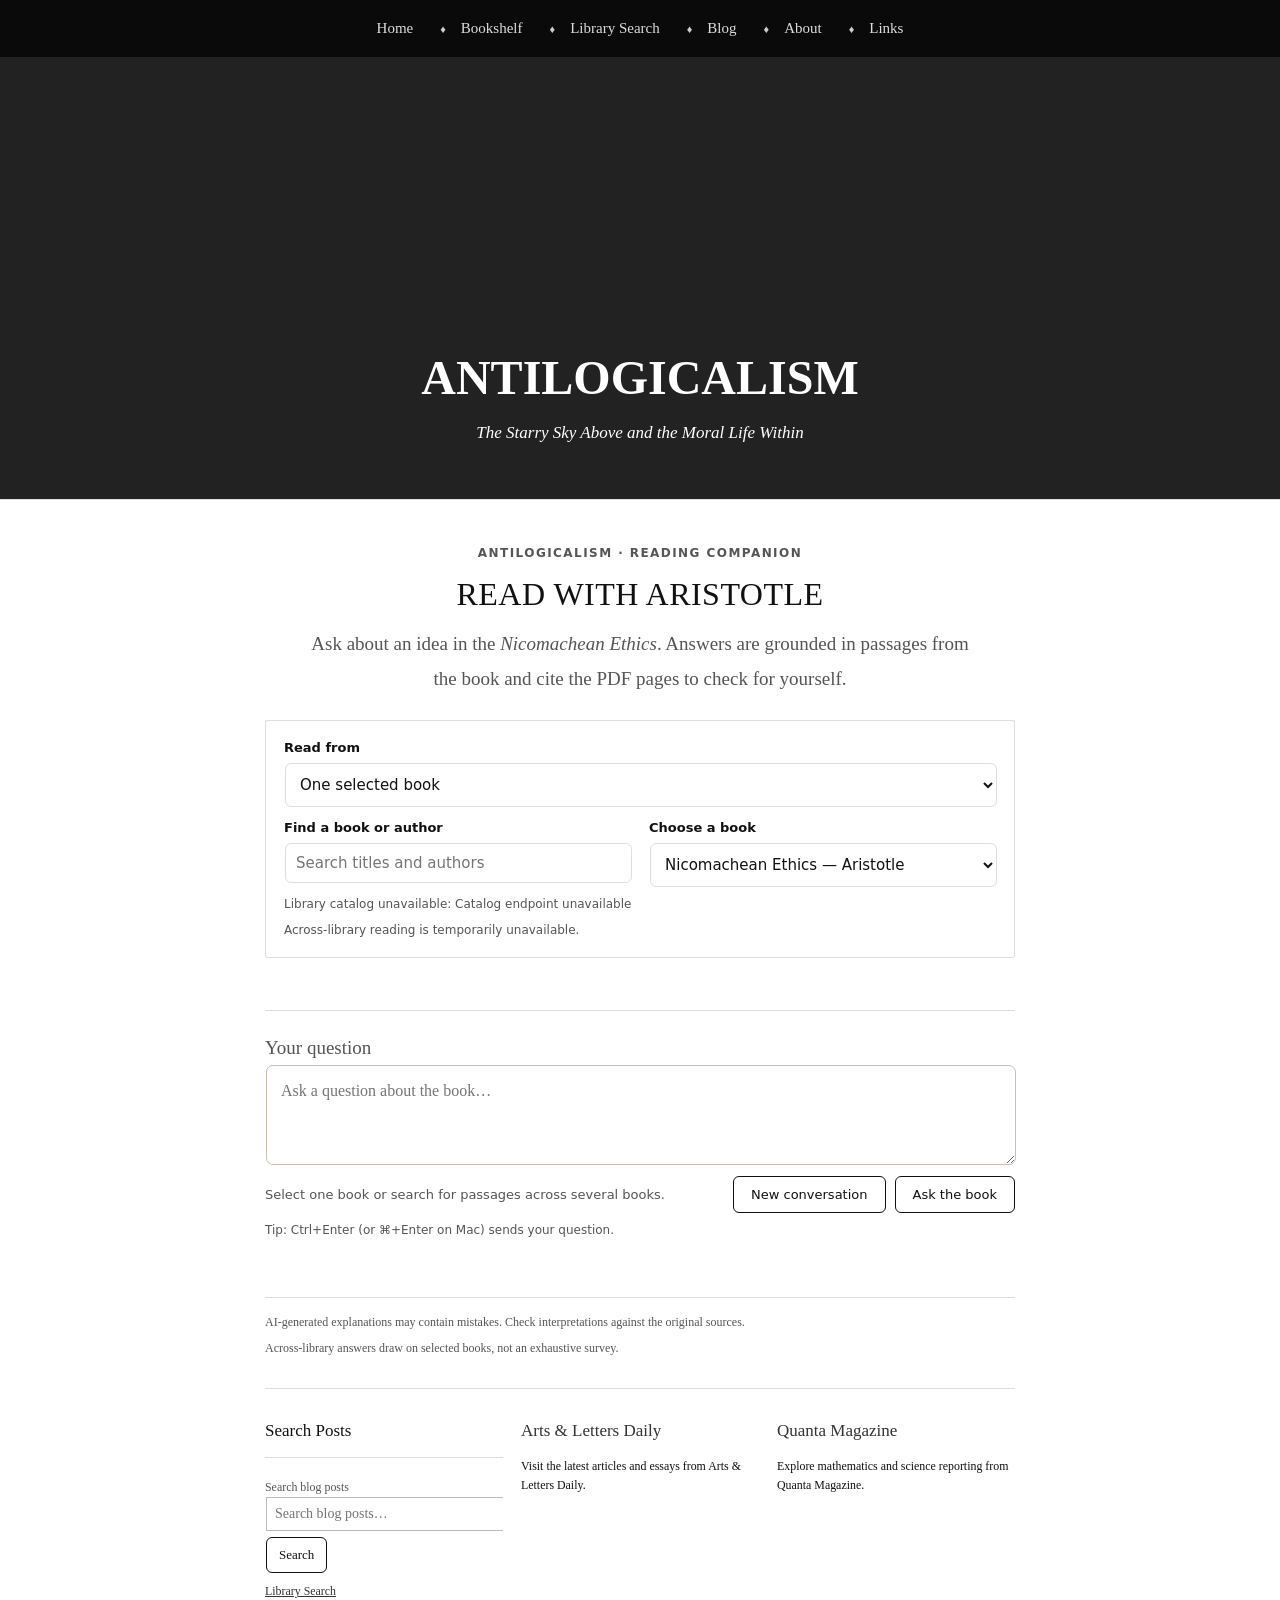
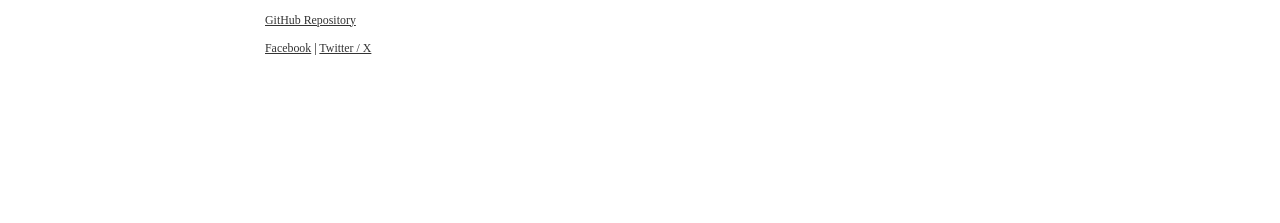
==== commit 910719b9: "Expose entire book catalog and prevent desktop book-picker controls from overlapping" ====
--- a/index.html
+++ b/index.html
@@ -93,7 +93,10 @@
     .reader-panel .field { display:flex; flex-direction:column; gap:6px; min-width:0; }
     .reader-panel label { font:600 13px/1.4 system-ui,sans-serif; color:var(--ink); }
     .reader-panel select, .reader-panel input { width:100%; max-width:100%; min-height:44px; font:15px system-ui,sans-serif; }
-    .book-picker { margin-top:12px; display:grid; grid-template-columns:minmax(0, 1fr) minmax(0, 1fr); gap:12px; }
+    .book-picker { margin-top:12px; display:grid; grid-template-columns:repeat(2,minmax(0,1fr)); gap:18px; min-width:0; }
+    .book-picker > .field { min-width:0; }
+    .book-picker input, .book-picker select { display:block; width:100%; min-width:0; box-sizing:border-box; }
+    .reader-panel { min-width:0; }
     .reader-note { color:var(--muted); font:12px/1.5 system-ui,sans-serif; margin:8px 0 0; }
     .reader-options { margin:0 0 20px; padding:0 4px; color:var(--muted); font:13px system-ui,sans-serif; }
     .reader-options summary, .example-questions summary { cursor:pointer; padding:8px 0; }
@@ -663,7 +666,7 @@
         book.title.toLocaleLowerCase().includes(term) ||
         (book.author || '').toLocaleLowerCase().includes(term)
       );
-      const visible = term ? choices.slice(0, 80) : choices.slice(0, 60);
+      const visible = choices; // All catalog entries are accessible; search narrows them.
       const current = libraryBooks.find(book => book.book_id === selected);
       if (current && !visible.some(book => book.book_id === current.book_id)) {
         visible.unshift(current);
@@ -683,7 +686,7 @@
         bookSelect.value = visible.find(book => book.available).book_id;
       }
       bookStatus.textContent = term
-        ? choices.length + ' matching titles (showing at most 80)'
+        ? choices.length + ' matching titles'
         : libraryBooks.length + ' catalog entries; choose a title or search by author';
     }
 
@@ -1180,6 +1183,7 @@
       }
       thread.append(article);
       article.scrollIntoView({behavior:'smooth', block:'start'});
+      return article;
     }
 
     async function loadModels() {
@@ -1386,15 +1390,35 @@
         if (!send.disabled) form.requestSubmit();
       }
     });
+    // A fallback explains a limitation, but is not a grounded answer that
+    // should influence the next turn. Other supported methods may not use
+    // an 'outcome' field, so preserve those successful exchanges.
+    function shouldRememberAssistant(data) {
+      return Boolean(data && typeof data.answer === 'string' &&
+        data.answer.trim() && data.outcome !== 'fallback');
+    }
     form.addEventListener('submit', async (event) => {
       // One request handles the full turn. The server searches, drafts, checks,
       // and returns citations; this browser code only presents the result.
       event.preventDefault();
       const text = question.value.trim();
       if (!text || send.disabled) return;
-      addTurn('user', text);
+      const pendingTurn = addTurn('user', text);
       question.value = '';
       setRequestBusy(true);
+      const restoreFailedQuestion = (message, diagnostics = null) => {
+        // Failed HTTP/inference attempts are not conversation turns. Keep the
+        // original question available for editing or retrying.
+        pendingTurn.remove();
+        question.value = text;
+        status.textContent = (message || 'The request failed.') +
+          ' Your question has been restored so you can try again.';
+        if (DEVELOPER_MODE && diagnostics) {
+          addTurn('assistant', 'Local request failed. See troubleshooting details.',
+            [], diagnostics);
+        }
+        question.focus();
+      };
       status.textContent = 'Searching source passages and composing your answer locally. This may take a little while…';
       try {
         const response = await fetch('/api/chat', {
@@ -1410,21 +1434,24 @@
           })
         });
         const data = await response.json();
-        if (!response.ok || data.error) {
-          // Server-side failures can include an opt-in trace showing which
-          // pipeline stage failed, so render that trace before ending the turn.
-          addTurn('assistant', data.error || 'The request failed.', [], data.diagnostics || null);
-          status.textContent = 'Check that Ollama is running and the selected model is installed.';
+        if (!response.ok || data.error || !data.answer) {
+          restoreFailedQuestion(data.error || 'The request did not return an answer.',
+            data.diagnostics || null);
           return;
         }
-        addTurn('assistant', data.answer || data.error, data.sources || [], data.diagnostics || null,
+        addTurn('assistant', data.answer, data.sources || [], data.diagnostics || null,
           data.evidence_highlights || [], data.follow_up_questions || [],
           data.coverage_notice || '');
-        history.push({role:'user',content:text},{role:'assistant',content:data.answer});
-        status.textContent = '';
+        if (shouldRememberAssistant(data)) {
+          history.push({role:'user',content:text},{role:'assistant',content:data.answer});
+          status.textContent = '';
+        } else {
+          status.textContent = 'A fully source-grounded answer was not available. ' +
+            'Try rephrasing your question or choosing another book.';
+        }
       } catch (error) {
-        addTurn('assistant', error.message);
-        status.textContent = 'Check that Ollama is running and the selected model is installed.';
+        restoreFailedQuestion('The local model request failed: ' +
+          (error.message || 'Please check Ollama.'));
       } finally { setRequestBusy(false); }
     });
 
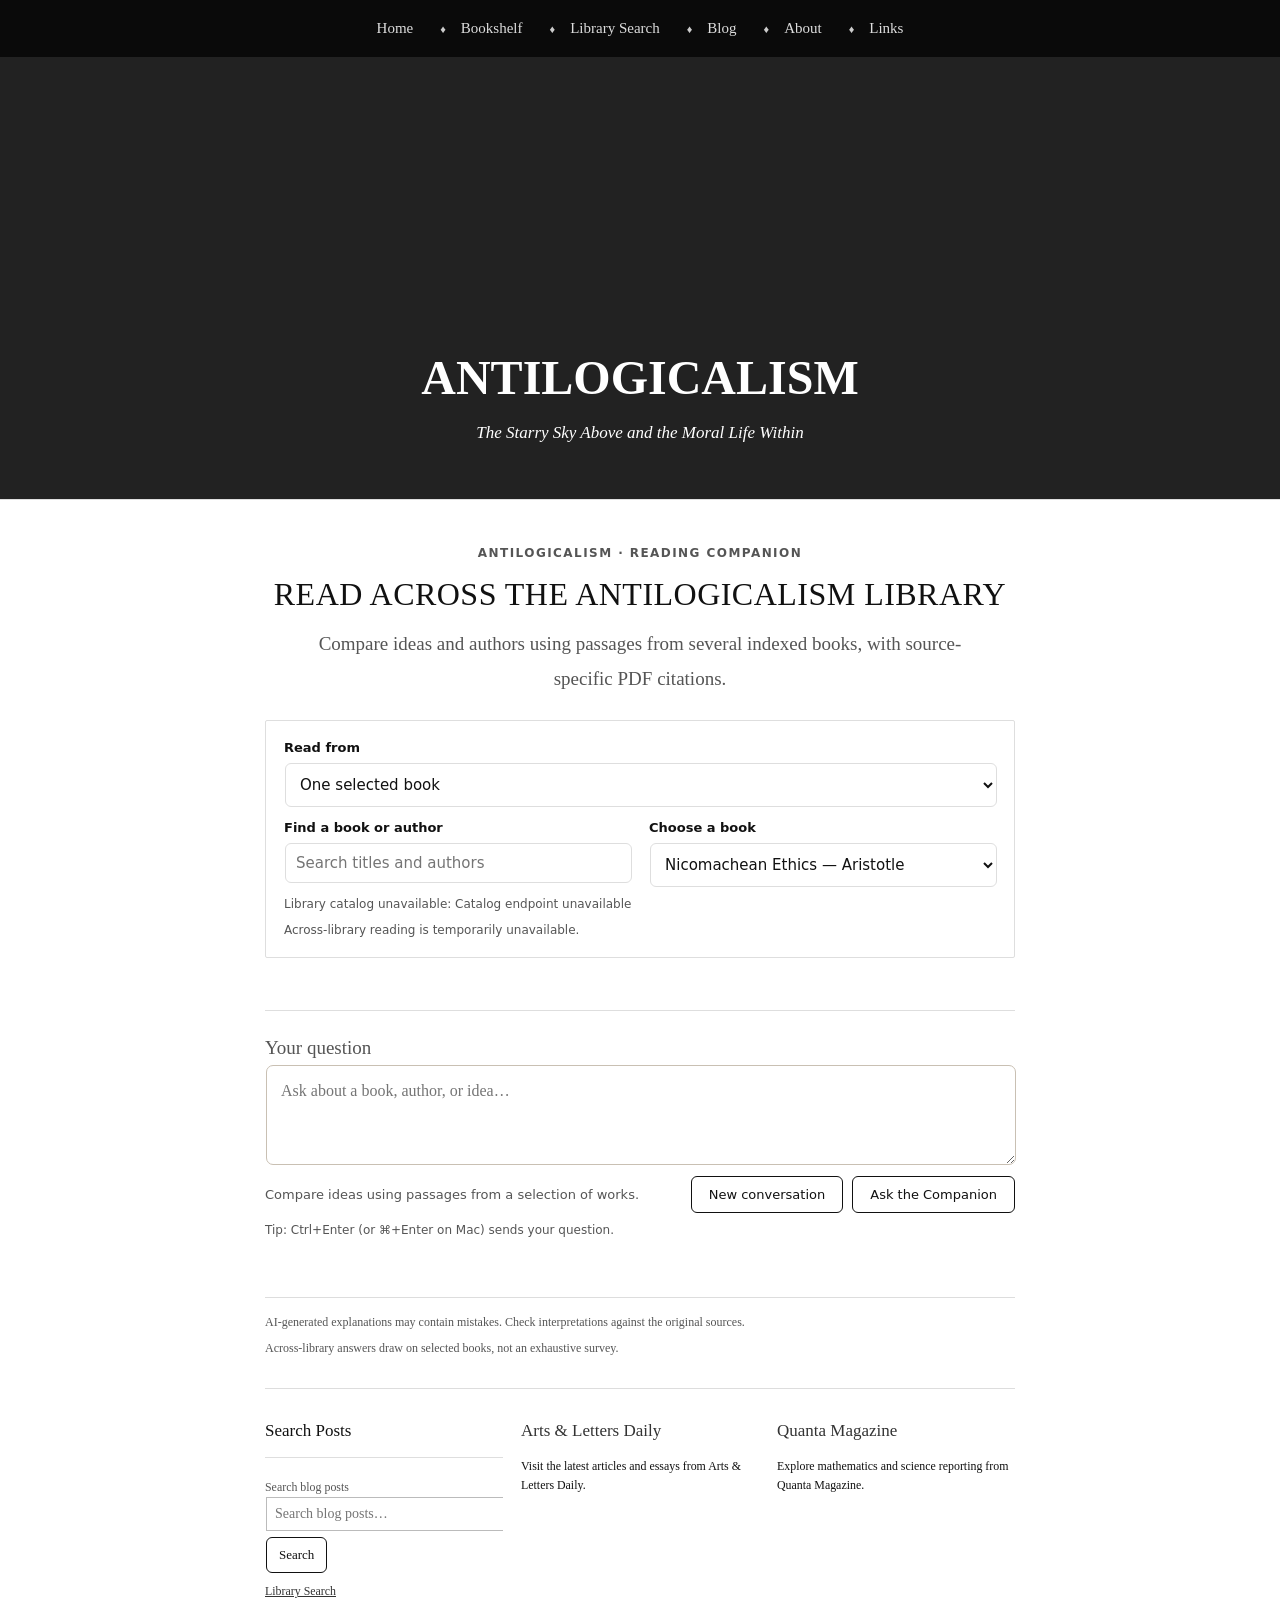
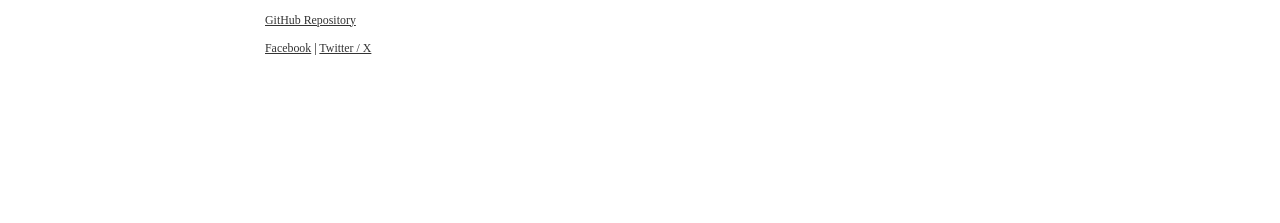
==== commit d2568261: "Default to library-wide reading, update copy, and keep filtered books strictly relevant" ====
--- a/index.html
+++ b/index.html
@@ -284,8 +284,8 @@
   <main class="companion-content" id="content">
     <header>
       <div class="eyebrow">Antilogicalism · Reading Companion</div>
-      <h1 id="reading-title">Read with Aristotle</h1>
-      <p class="intro" id="reading-intro">Ask about an idea in the <em>Nicomachean Ethics</em>. Answers are grounded in passages from the book and cite the PDF pages to check for yourself.</p>
+      <h1 id="reading-title">Read across the Antilogicalism Library</h1>
+      <p class="intro" id="reading-intro">Explore books, authors, and ideas through passages from the Antilogicalism library, with links to original source pages.</p>
     </header>
     <aside id="developer-mode-nav" aria-label="Local development workspace">
       <p><strong>Developer Mode</strong> · Local testing workspace. Model selection, retrieval experiments, diagnostics, and benchmark runs are available below. This page is not intended for public visitors.</p>
@@ -296,8 +296,8 @@
       <div class="field">
         <label for="search-scope">Read from</label>
         <select id="search-scope">
+          <option value="library" selected>Across the Antilogicalism Library</option>
           <option value="book">One selected book</option>
-          <option value="library">Across the Antilogicalism Library</option>
         </select>
       </div>
       <div id="book-picker" class="book-picker">
@@ -406,12 +406,12 @@
     <section id="thread" role="log" aria-label="Conversation" aria-live="polite" aria-relevant="additions"></section>
     <form id="chat-form">
       <label for="question">Your question</label>
-      <textarea id="question" placeholder="Ask a question about the book…" required></textarea>
+      <textarea id="question" placeholder="Ask about a book, author, or idea…" required></textarea>
       <div class="submit-row">
-        <span id="book-coverage">Select one book or search for passages across several books.</span>
+        <span id="book-coverage">Explore ideas across the library using cited original passages.</span>
         <div class="composer-actions">
           <button id="clear-chat" type="button" class="secondary-action">New conversation</button>
-          <button id="send" type="submit">Ask the book</button>
+          <button id="send" type="submit">Ask the Companion</button>
         </div>
       </div>
       <p class="keyboard-hint">Tip: Ctrl+Enter (or ⌘+Enter on Mac) sends your question.</p>
@@ -624,6 +624,7 @@
     const coverage = document.getElementById('book-coverage');
     let libraryBooks = [];
     let defaultBookId = '7';
+    let activeBookId = '7';
     const pipelineSelect = document.getElementById('pipeline');
     const comparePipelinesToggle = document.getElementById('compare-pipelines');
     const modelStatus = document.getElementById('model-status');
@@ -661,16 +662,12 @@
     // loads selected source text only on the first actual question about it.
     function showBookOptions() {
       const term = bookFilter.value.trim().toLocaleLowerCase();
-      const selected = bookSelect.value || defaultBookId;
+      const selected = activeBookId;
       const choices = libraryBooks.filter(book =>
         book.title.toLocaleLowerCase().includes(term) ||
         (book.author || '').toLocaleLowerCase().includes(term)
       );
       const visible = choices; // All catalog entries are accessible; search narrows them.
-      const current = libraryBooks.find(book => book.book_id === selected);
-      if (current && !visible.some(book => book.book_id === current.book_id)) {
-        visible.unshift(current);
-      }
       bookSelect.replaceChildren();
       for (const book of visible) {
         const option = document.createElement('option');
@@ -682,8 +679,10 @@
       }
       if (visible.some(book => book.book_id === selected)) {
         bookSelect.value = selected;
-      } else if (visible.some(book => book.available)) {
-        bookSelect.value = visible.find(book => book.available).book_id;
+      } else {
+        // Filtering does not select a different reading scope or active book.
+        // A matching item can be picked explicitly from the dropdown.
+        bookSelect.selectedIndex = -1;
       }
       bookStatus.textContent = term
         ? choices.length + ' matching titles'
@@ -698,6 +697,10 @@
         if (!result.available) {
           const option = searchScope.querySelector('option[value="library"]');
           option.disabled = true;
+          if (searchScope.value === 'library') {
+            searchScope.value = 'book';
+            setActiveBook(false);
+          }
           scopeStatus.textContent = DEVELOPER_MODE ?
             'Full-text manifest missing from local antilogicalism-library-data/data-' +
               result.corpus_version : 'Across-library reading is temporarily unavailable.';
@@ -708,6 +711,10 @@
         }
       } catch (error) {
         searchScope.querySelector('option[value="library"]').disabled = true;
+        if (searchScope.value === 'library') {
+          searchScope.value = 'book';
+          setActiveBook(false);
+        }
         scopeStatus.textContent = DEVELOPER_MODE ?
           'Whole-library search unavailable: ' + error.message :
           'Across-library reading is temporarily unavailable.';
@@ -721,9 +728,9 @@
         const data = await response.json();
         libraryBooks = Array.isArray(data.books) ? data.books : [];
         defaultBookId = data.default_book_id || '7';
+        activeBookId = defaultBookId;
         if (!libraryBooks.length) throw Error('Catalog is empty');
         showBookOptions();
-        bookSelect.value = defaultBookId;
         if (!data.catalog_available) {
           bookStatus.textContent = 'Website catalog not found locally; only the pilot is selectable. ' +
             'Keep antilogicalism and book-chatbot in sibling folders or set BOOK_CHATBOT_CATALOG.';
@@ -732,7 +739,7 @@
         bookStatus.textContent = 'Library catalog unavailable: ' + error.message;
       }
       setActiveBook(false);
-      loadLibraryStatus();
+      await loadLibraryStatus();
     }
 
     async function loadDisciplineCases() {
@@ -787,6 +794,7 @@
         bookFilter.value = book.title;
         showBookOptions();
         bookSelect.value = book.book_id;
+        activeBookId = book.book_id;
       }
       pipelineSelect.value = 'evidence';
       setActiveBook(); // Reset conversations when changing works or scopes.
@@ -804,7 +812,7 @@
 
     function setActiveBook(resetConversation = true) {
       const acrossLibrary = searchScope.value === 'library';
-      const book = libraryBooks.find(item => item.book_id === bookSelect.value);
+      const book = libraryBooks.find(item => item.book_id === activeBookId);
       if (acrossLibrary && !['evidence', 'direct'].includes(pipelineSelect.value)) {
         pipelineSelect.value = 'evidence';
       }
@@ -815,6 +823,8 @@
       bookPicker.hidden = acrossLibrary;
       if (acrossLibrary) {
         readingTitle.textContent = 'Read across the Antilogicalism Library';
+        question.placeholder = 'Ask about a book, author, or idea…';
+        send.textContent = 'Ask the Companion';
         readingIntro.textContent = 'Compare ideas and authors using passages from several indexed books, with source-specific PDF citations.';
         aristotlePrompts.hidden = true;
         libraryPrompts.hidden = false;
@@ -823,6 +833,8 @@
           'Experimental: retrieves selected passages from up to four books for each question.' :
           'Compare ideas using passages from a selection of works.';
       } else if (book) {
+        question.placeholder = 'Ask a question about this book…';
+        send.textContent = 'Ask about this book';
         const isPilot = book.book_id === defaultBookId;
         readingTitle.textContent = isPilot ? 'Read with Aristotle' :
           'Read ' + (book.work_title || book.title);
@@ -845,15 +857,12 @@
       }
     }
 
-    bookFilter.addEventListener('input', () => {
-      const selected = bookSelect.value;
-      showBookOptions();
-      // Filtering is NOT a book switch; the dropdown change event is.
-      if (selected && [...bookSelect.options].some(opt => opt.value === selected)) {
-        bookSelect.value = selected;
-      }
+    bookFilter.addEventListener('input', showBookOptions);
+    bookSelect.addEventListener('change', () => {
+      if (!bookSelect.value) return;
+      activeBookId = bookSelect.value;
+      setActiveBook();
     });
-    bookSelect.addEventListener('change', () => setActiveBook());
     searchScope.addEventListener('change', () => setActiveBook());
 
     function makeDiagnosticSummary(data) {
@@ -1287,7 +1296,7 @@
               const response = await fetch('/api/chat', {
                 method:'POST',
                 headers:{'Content-Type':'application/json'},
-                body:JSON.stringify({question:prompt, history:[], book_id:bookSelect.value, scope:searchScope.value, model, pipeline, diagnostics:true})
+                body:JSON.stringify({question:prompt, history:[], book_id:activeBookId, scope:searchScope.value, model, pipeline, diagnostics:true})
               });
               const data = await response.json();
               entry.http_status = response.status;
@@ -1426,7 +1435,7 @@
           body: JSON.stringify({
             question:text,
             scope:searchScope.value,
-            book_id:bookSelect.value,
+            book_id:activeBookId,
             history:history.slice(-6),
             model:modelSelect.value,
             pipeline:pipelineSelect.value,
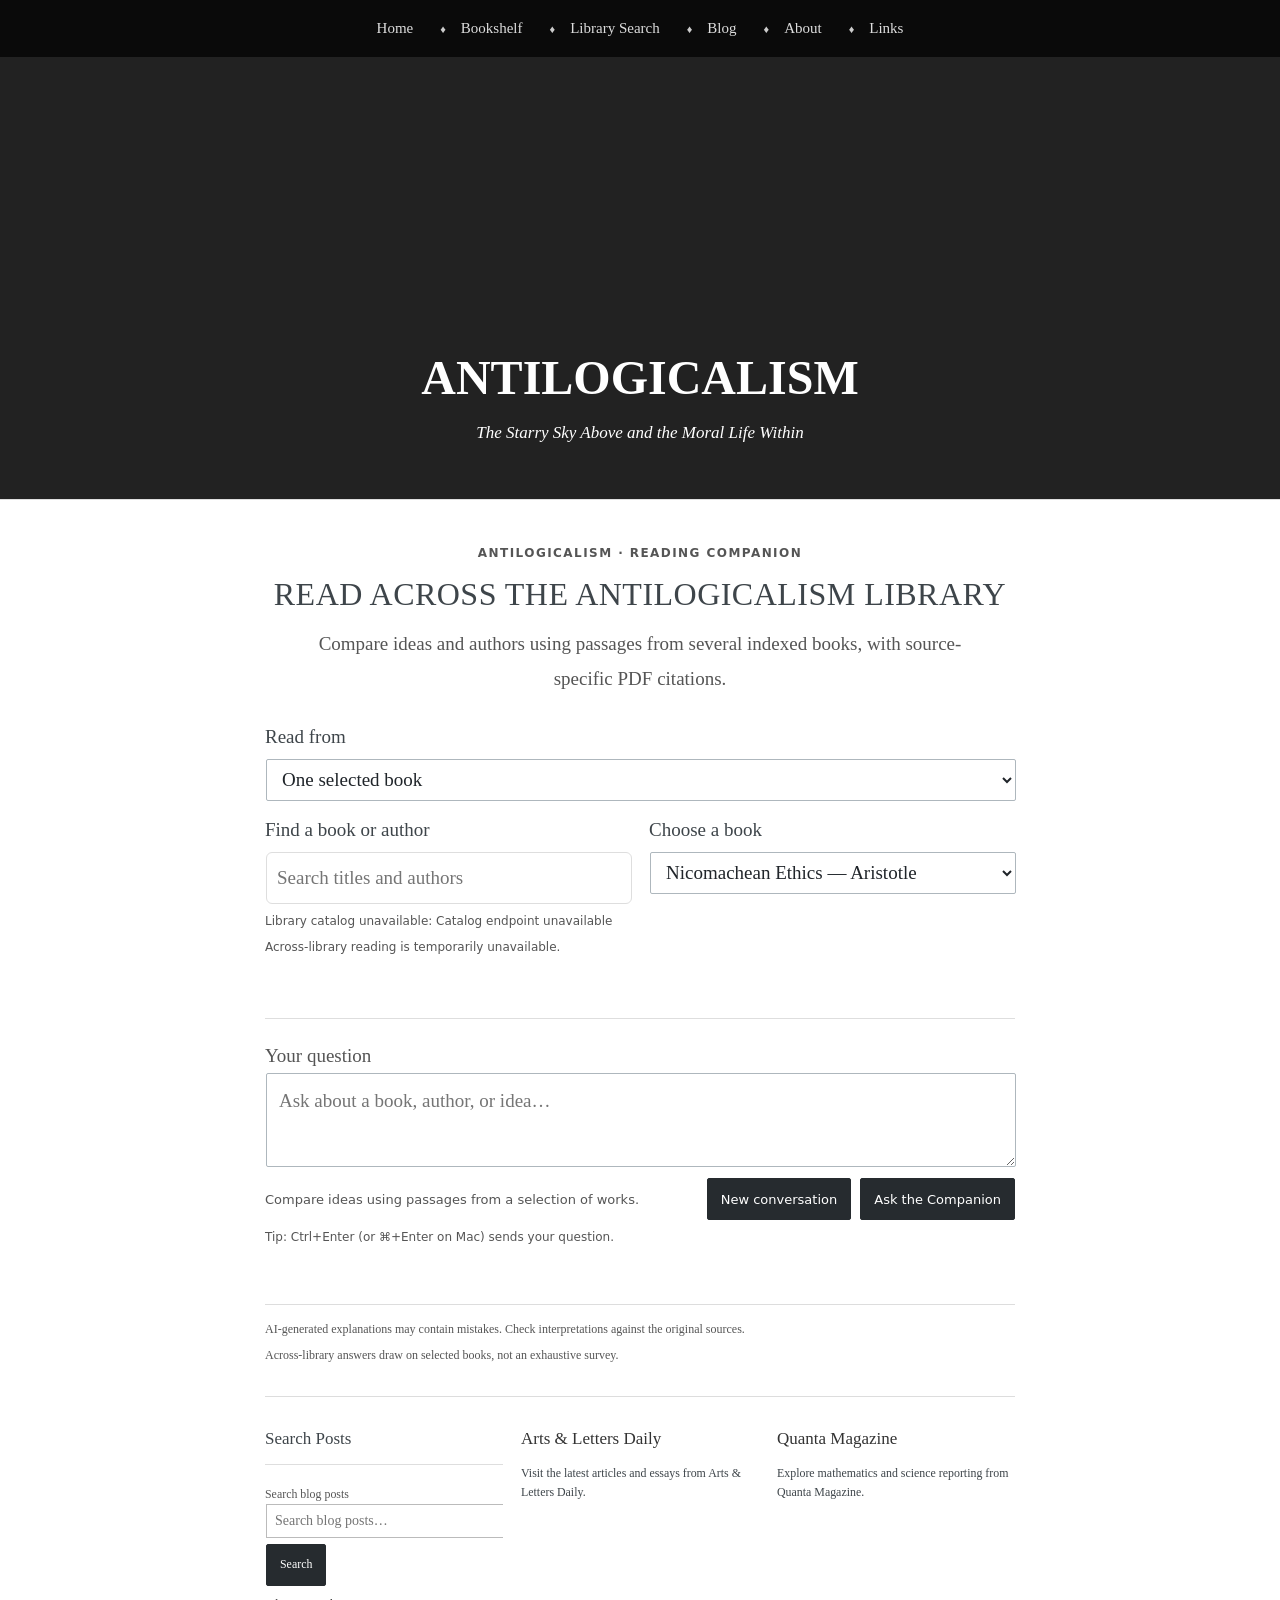
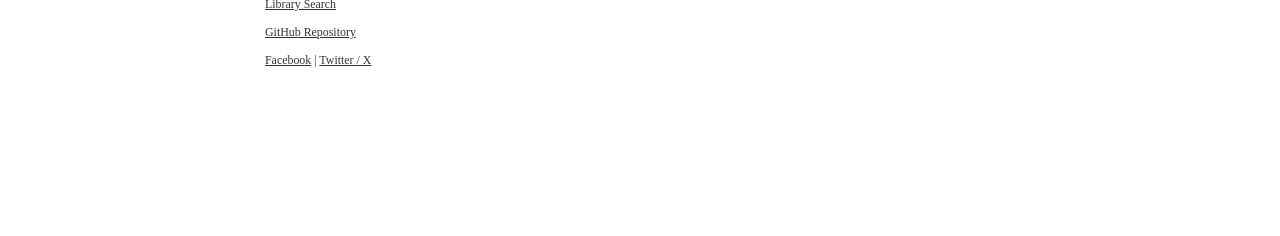
==== commit be3b2865: "Align local reader theme and regression checks" ====
--- a/index.html
+++ b/index.html
@@ -257,6 +257,91 @@
       .companion-content h1#reading-title { font-size:25px; }
       #secondary.companion-widgets { padding:20px 12px; grid-template-columns:1fr; gap:22px; }
       #colophon.site-footer { padding:12px; }
+    }
+    /* Match the live Reading Companion's current Book Lite controls and
+       quieter, editorial form treatment while keeping the local-only tools. */
+    body.book-lite-companion { color:#3e454a; }
+    .companion-content h2,.companion-content h3 { color:#30363a; }
+    .companion-content input:not([type="checkbox"]),
+    .companion-content select {
+      min-height:42px; padding:8px 11px; border:1px solid #aeb7bd;
+      border-radius:2px; background:#fff; color:#20252a;
+      font:inherit; box-sizing:border-box;
+    }
+    .companion-content textarea {
+      min-height:94px; padding:10px 12px; border:1px solid #aeb7bd;
+      border-radius:2px; background:#fff; color:#20252a;
+      font:inherit; box-sizing:border-box;
+    }
+    .companion-content input:focus-visible,
+    .companion-content select:focus-visible,
+    .companion-content textarea:focus-visible,
+    .companion-content summary:focus-visible {
+      outline:2px solid #6b91a8; outline-offset:2px;
+    }
+    .companion-content button,
+    .companion-content button:not(.secondary-action),
+    .companion-content .sources .read-page,
+    #secondary.companion-widgets .site-search button {
+      min-height:42px; padding:7px 13px; border:1px solid #262b2f;
+      border-radius:2px; background:#262b2f; color:#fff;
+      font:inherit; text-shadow:none; box-shadow:none;
+    }
+    .companion-content button:hover:not(:disabled),
+    .companion-content .sources .read-page:hover,
+    #secondary.companion-widgets .site-search button:hover:not(:disabled) {
+      background:#111518; color:#fff;
+    }
+    .companion-content button:disabled {
+      border-color:#596167; background:#596167; color:#fff;
+      opacity:1; cursor:not-allowed;
+    }
+    .companion-content button:focus-visible,
+    #secondary.companion-widgets .site-search button:focus-visible {
+      outline:2px solid #6b91a8; outline-offset:2px;
+    }
+    .companion-content .reader-panel {
+      margin:1.1em 0 1.6em; padding:0; border:0;
+      border-radius:0; background:transparent;
+    }
+    .companion-content .reader-panel .field { gap:.25em; }
+    .companion-content .reader-panel label { color:#3e454a; font:inherit; }
+    .companion-content .reader-options { border-top:1px solid #dfe2e3; padding-top:.55em; }
+    .companion-content .reader-options .controls {
+      border-color:#dfe2e3; border-radius:2px; background:#fff;
+    }
+    .companion-content .turn {
+      border:0; border-top:1px solid #dfe2e3; border-radius:0;
+      background:transparent; padding:1em 0;
+    }
+    .companion-content .turn.user {
+      margin-left:0; padding-left:12px; border-left:3px solid #aeb7bd;
+      background:transparent; color:#30363a; font-weight:600;
+    }
+    .companion-content .turn.assistant { border-left:0; }
+    .companion-content .speaker { color:#4e555b; }
+    .companion-content .sources { border-top:1px solid #dfe2e3; }
+    .companion-content .source-reader {
+      border-color:#d5d8da; border-top:3px solid #333; border-radius:2px;
+    }
+    .companion-content .source-reader h2 { font-style:italic; }
+    .companion-content #status:not(:empty) {
+      position:relative; margin:1em 0; padding:.8em 1em .8em 3em;
+      border-left:4px solid #55788b; border-radius:2px;
+      background:#f1f5f7; color:#26343c; font-size:1.05em; font-weight:600;
+    }
+    .companion-content #status.busy::before {
+      position:absolute; left:1em; top:calc(50% - .55em); width:1.1em; height:1.1em;
+      border:3px solid #c4d0d7; border-top-color:#315d73; border-radius:50%;
+      background:transparent; margin:0; animation:companion-status-spin .8s linear infinite;
+    }
+    @keyframes companion-status-spin { to { transform:rotate(360deg); } }
+    @media (prefers-reduced-motion:reduce) {
+      .companion-content #status.busy::before { animation:none; border-color:#315d73; border-right-color:#c4d0d7; }
+    }
+    @media (max-width:600px) {
+      .companion-content .reader-panel { margin:1em 0 1.4em; }
+      .companion-content .reader-panel .field { width:100%; }
     }
   </style>
 </head>
@@ -812,6 +897,13 @@
 
     function setActiveBook(resetConversation = true) {
       const acrossLibrary = searchScope.value === 'library';
+      // A title/author filter belongs to one-book browsing, not the
+      // library-wide scope. Clear stale matches and restore the full catalog
+      // count when the reader returns to the whole library.
+      if (acrossLibrary && bookFilter.value) {
+        bookFilter.value = '';
+        showBookOptions();
+      }
       const book = libraryBooks.find(item => item.book_id === activeBookId);
       if (acrossLibrary && !['evidence', 'direct'].includes(pipelineSelect.value)) {
         pipelineSelect.value = 'evidence';
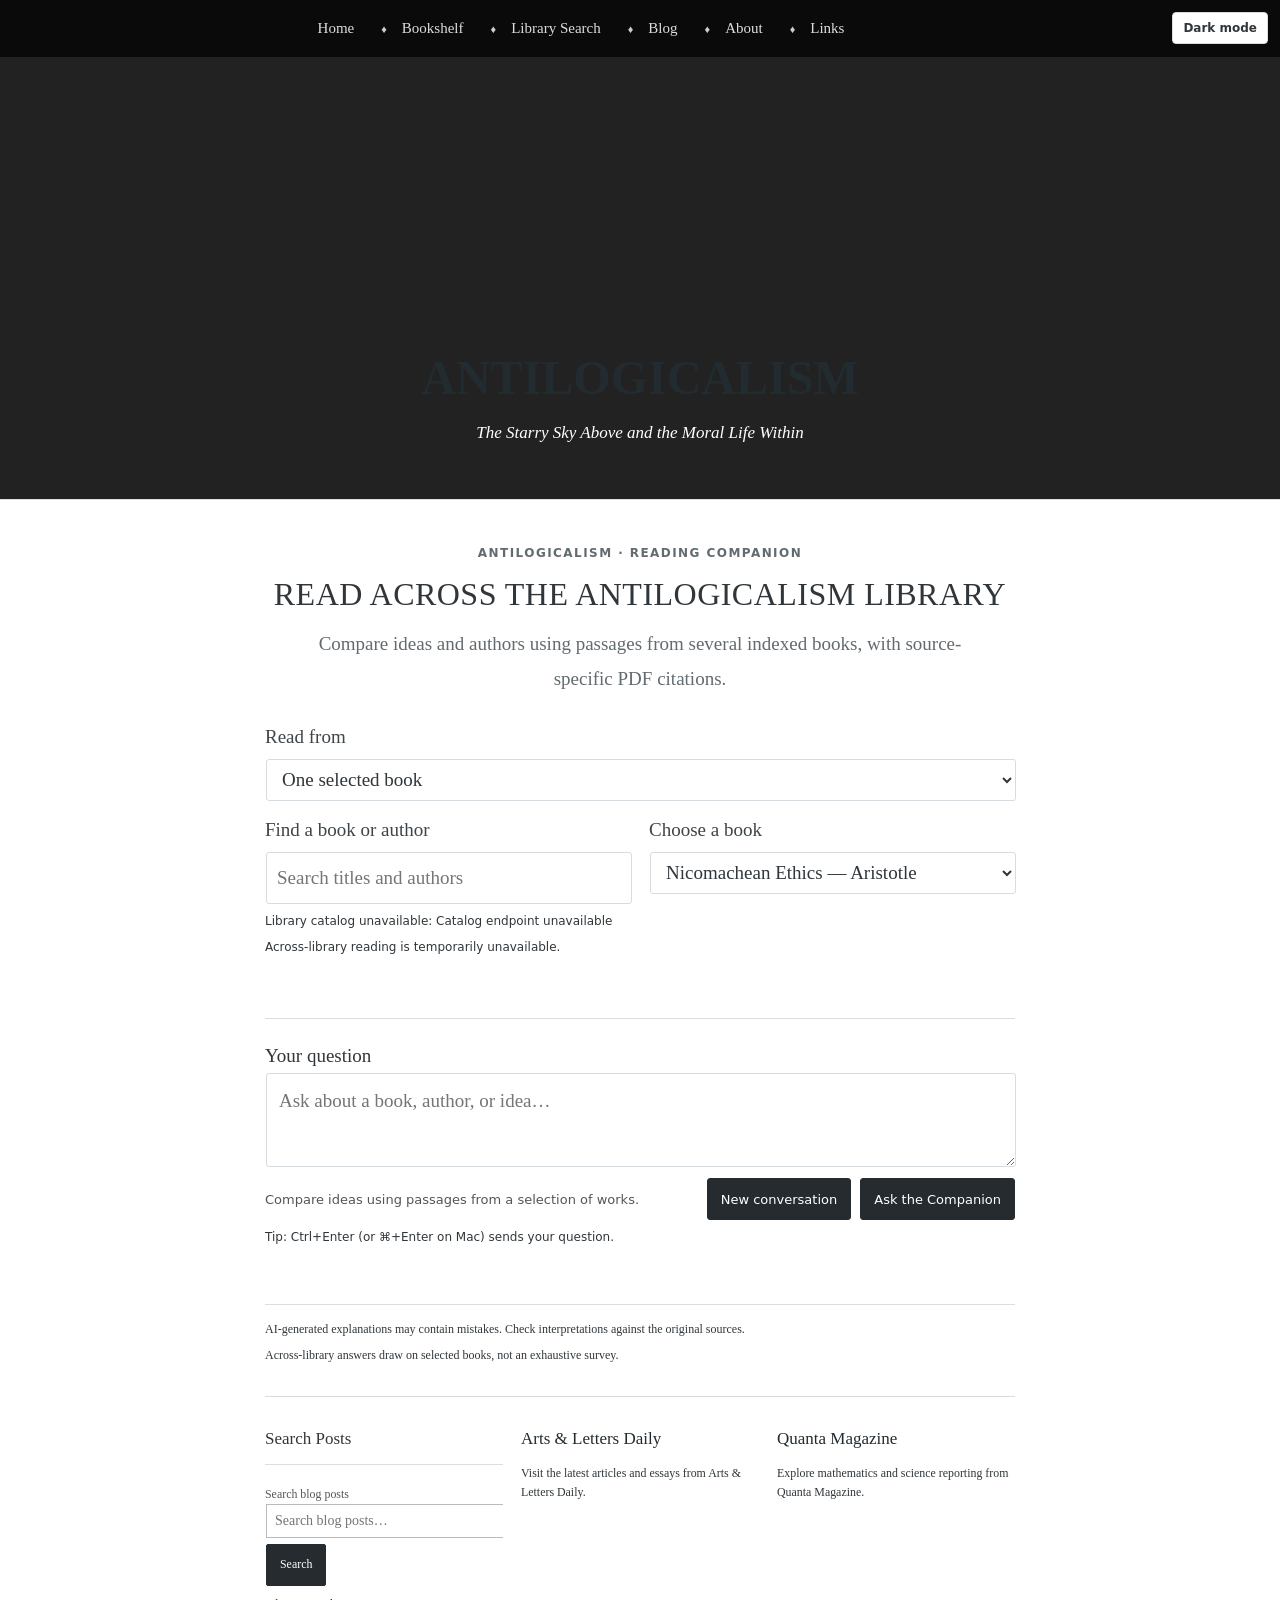
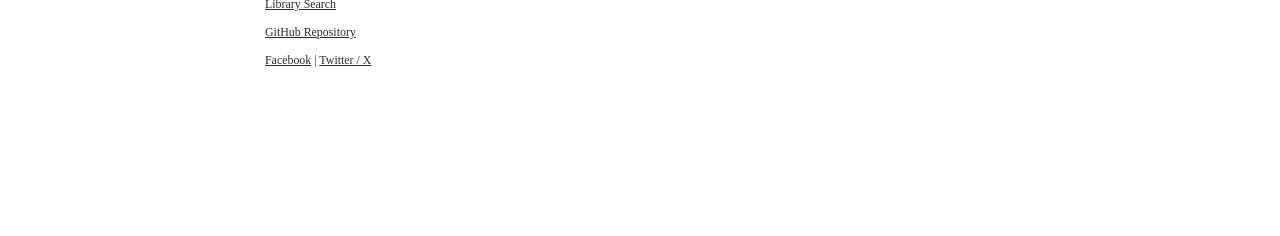
==== commit 537cb398: "Wire up local workbench theme assets without changing generation pipeline" ====
--- a/index.html
+++ b/index.html
@@ -5,6 +5,8 @@
   <meta name="viewport" content="width=device-width, initial-scale=1">
   <title>Reading Companion | Antilogicalism</title>
   <link rel="stylesheet" href="/book-lite.css">
+  <link rel="stylesheet" href="/local-workbench-theme.css">
+  <script src="/local-workbench-theme.js" defer></script>
   <script src="/source_text_format.js"></script>
   <style>
     /*
@@ -408,7 +410,7 @@
         <select id="pipeline">
           <option value="evidence">Evidence-first answers (v1.2)</option>
           <option value="direct">Direct synthesis (v1.1)</option>
-          <option value="grounded">Historical claim/review (comparison)</option>
+          <option value="grounded">Claim-reviewed prototype (local; extra model calls)</option>
         </select>
         <label class="diagnostic-control"><input id="diagnostics-toggle" type="checkbox"> Include troubleshooting details in responses</label>
         <span class="diagnostic-control">A citation identifies an actual passage, but does not independently verify an interpretation.</span>
@@ -505,7 +507,7 @@
     <footer class="reader-disclaimer">
       <p>AI-generated explanations may contain mistakes. Check interpretations against the original sources.</p>
       <p>Across-library answers draw on selected books, not an exhaustive survey.</p>
-      <p class="developer-footnote">Local testing: Ollama and the v47 library index run on this computer. PDF page links may open Google Drive at page 1; use the listed physical page number. <span id="build-id">Checking local app build…</span></p>
+      <p class="developer-footnote">Local development environment: local Ollama and the configured library snapshot run on this computer. PDF page links may open Google Drive at page 1; use the listed physical page number. <span id="build-id">Checking local app build…</span></p>
     </footer>
   </main>
   <div id="secondary" class="companion-widgets" aria-label="Site footer links and feeds">
@@ -905,11 +907,8 @@
         showBookOptions();
       }
       const book = libraryBooks.find(item => item.book_id === activeBookId);
-      if (acrossLibrary && !['evidence', 'direct'].includes(pipelineSelect.value)) {
-        pipelineSelect.value = 'evidence';
-      }
       const groundedOption = pipelineSelect.querySelector('option[value="grounded"]');
-      if (groundedOption) groundedOption.disabled = acrossLibrary;
+      if (groundedOption) groundedOption.disabled = false;
       bookSelect.disabled = acrossLibrary;
       bookFilter.disabled = acrossLibrary;
       bookPicker.hidden = acrossLibrary;
@@ -975,7 +974,7 @@
         notes.push(`Stages: ${data.stages.map(stage => `${stage.stage}: ${stage.elapsed_ms} ms (${stage.status})`).join('; ')}.`);
       }
       if (status === 'verified') {
-        notes.push('Historical model review accepted the answer; this is not a truth certification.');
+        notes.push('Claim review accepted the answer against its cited passages; this is a fallible model check, not a truth certification.');
       } else if (summary.final_issue) {
         notes.push(`Main issue (${summary.final_stage || 'review'}): ${summary.final_issue}`);
         if (summary.final_reason) notes.push(`Final checker finding: ${summary.final_reason}`);
@@ -1039,7 +1038,7 @@
           result.pipeline || 'unknown',
           result.question || '',
           result.error ? 'request error' : summary.outcome || 'not recorded',
-          summary.final_issue || (summary.outcome === 'verified' ? 'Historical model review passed (not independently verified).' : result.error || 'No final finding recorded.'),
+          summary.final_issue || (summary.outcome === 'verified' ? 'Claim review passed; the result is not independently verified.' : result.error || 'No final finding recorded.'),
           result.elapsed_ms == null ? '—' : `${(result.elapsed_ms / 1000).toFixed(1)} s`,
           '',
           (summary.attempt_history || []).map(attempt =>
--- a/local-workbench-theme.css
+++ b/local-workbench-theme.css
@@ -0,0 +1,23 @@
+/* Local-only skin. Mirrors Reading Companion's clean Book Lite surface without changing its API. */
+:root { --local-paper:#fff; --local-ink:#30363a; --local-muted:#626b70; --local-border:#d7dce0; --local-panel:#fff; --local-soft:#f6f7f8; --local-link:#222b30; color-scheme:light; }
+html[data-local-theme="dark"] { --local-paper:#181b20; --local-ink:#e7e9ec; --local-muted:#b6bdc4; --local-border:#424951; --local-panel:#242930; --local-soft:#20252b; --local-link:#e7e9ec; color-scheme:dark; }
+html, body, #page, #main, main.companion-content { background:var(--local-paper)!important; color:var(--local-ink)!important; }
+body .companion-content, body .companion-content p, body .companion-content h1, body .companion-content h2, body .companion-content h3, body .companion-content label, body .companion-content strong, body .companion-content summary { color:var(--local-ink); }
+body .companion-content .intro, body .companion-content .eyebrow, body .companion-content .speaker, body .companion-content .developer-footnote {color:var(--local-muted)!important}
+body .companion-content a, body #secondary a, body .site-title a {color:var(--local-link)!important}
+body .companion-content input, body .companion-content textarea, body .companion-content select {background:var(--local-panel)!important;color:var(--local-ink)!important;border:1px solid var(--local-border)!important;border-radius:3px!important}
+body .companion-content button:not(.local-theme-toggle) {border-radius:3px}
+body .companion-content .turn, body .companion-content .reader-panel, body .companion-content .highlights, body .companion-content details, body .companion-content .coverage-note, body .companion-content .batch-runner, body .companion-content #developer-mode-nav {background:var(--local-panel)!important;color:var(--local-ink)!important;border-color:var(--local-border)!important}
+body .companion-content .turn.user {background:var(--local-soft)!important}
+body .companion-content .body, body .companion-content .source-text, body .companion-content blockquote {color:var(--local-ink)!important}
+body .companion-content header, body .companion-content hr, body #secondary {border-color:var(--local-border)!important}
+body #secondary, body #secondary .widget, body #secondary p, body #secondary h2 {color:var(--local-ink)!important;background:var(--local-paper)!important}
+body .main-navigation {position:relative}
+body .main-navigation .menu-primary-container {padding-right:118px}
+.local-theme-toggle {position:absolute;right:12px;top:50%;transform:translateY(-50%);min-height:32px;padding:4px 10px;border:1px solid var(--local-border);border-radius:4px;background:var(--local-panel);color:var(--local-ink);font:600 12px/1.4 system-ui,sans-serif;cursor:pointer;white-space:nowrap}
+.local-theme-toggle:focus-visible {outline:2px solid #7299bd;outline-offset:2px}
+.local-dev-marker {font:600 12px/1.4 system-ui,sans-serif;color:var(--local-muted);padding:7px 0}
+html[data-local-theme="dark"] .site-header, html[data-local-theme="dark"] .site-navigation {background:#20252b!important;color:var(--local-ink)!important}
+html[data-local-theme="dark"] .site-header a, html[data-local-theme="dark"] .site-navigation a, html[data-local-theme="dark"] .site-description {color:var(--local-ink)!important}
+@media(max-width:780px){body .main-navigation .menu-primary-container{padding-right:50px}.local-theme-toggle{width:34px;height:34px;padding:3px;font-size:0}.local-theme-toggle::before{content:'◐';font-size:21px}.local-theme-toggle span{display:none}}
+@media(max-width:480px){body .main-navigation .menu-primary-container{padding-right:44px}.local-theme-toggle{right:5px}}
